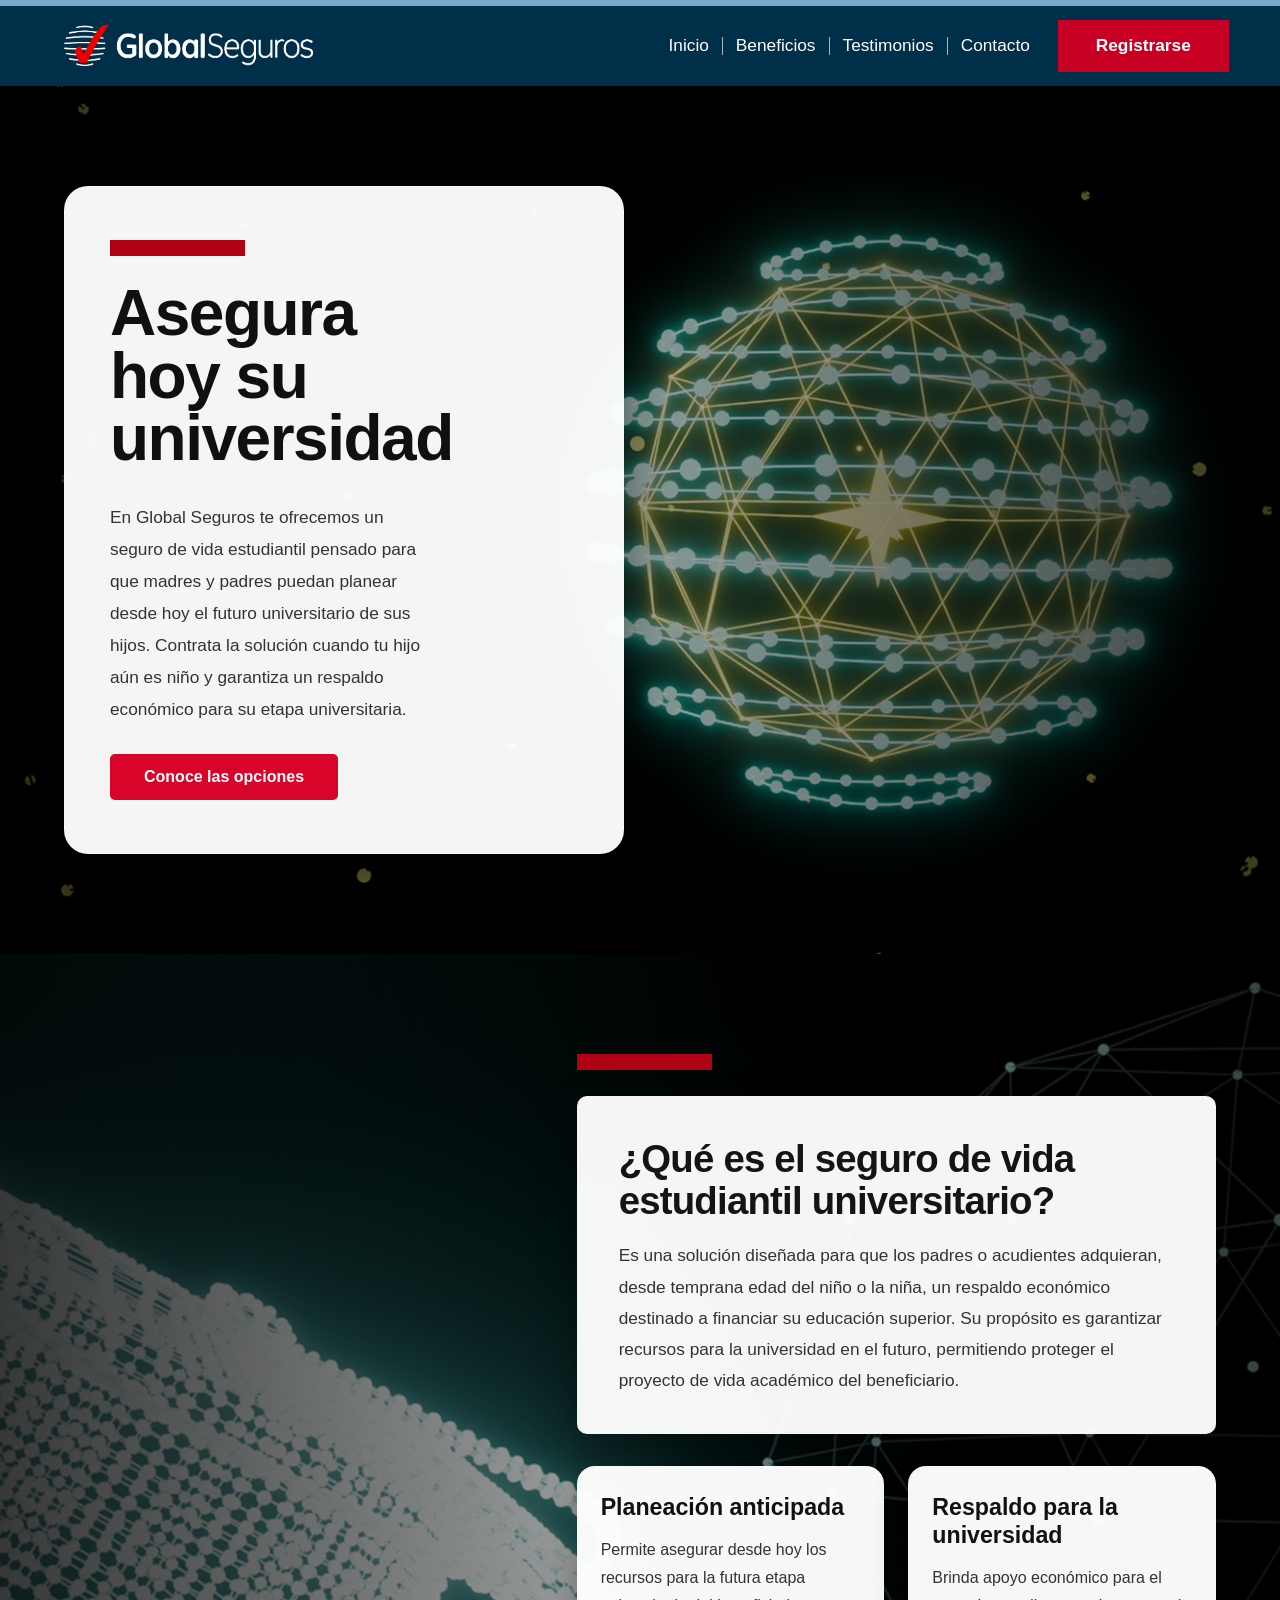
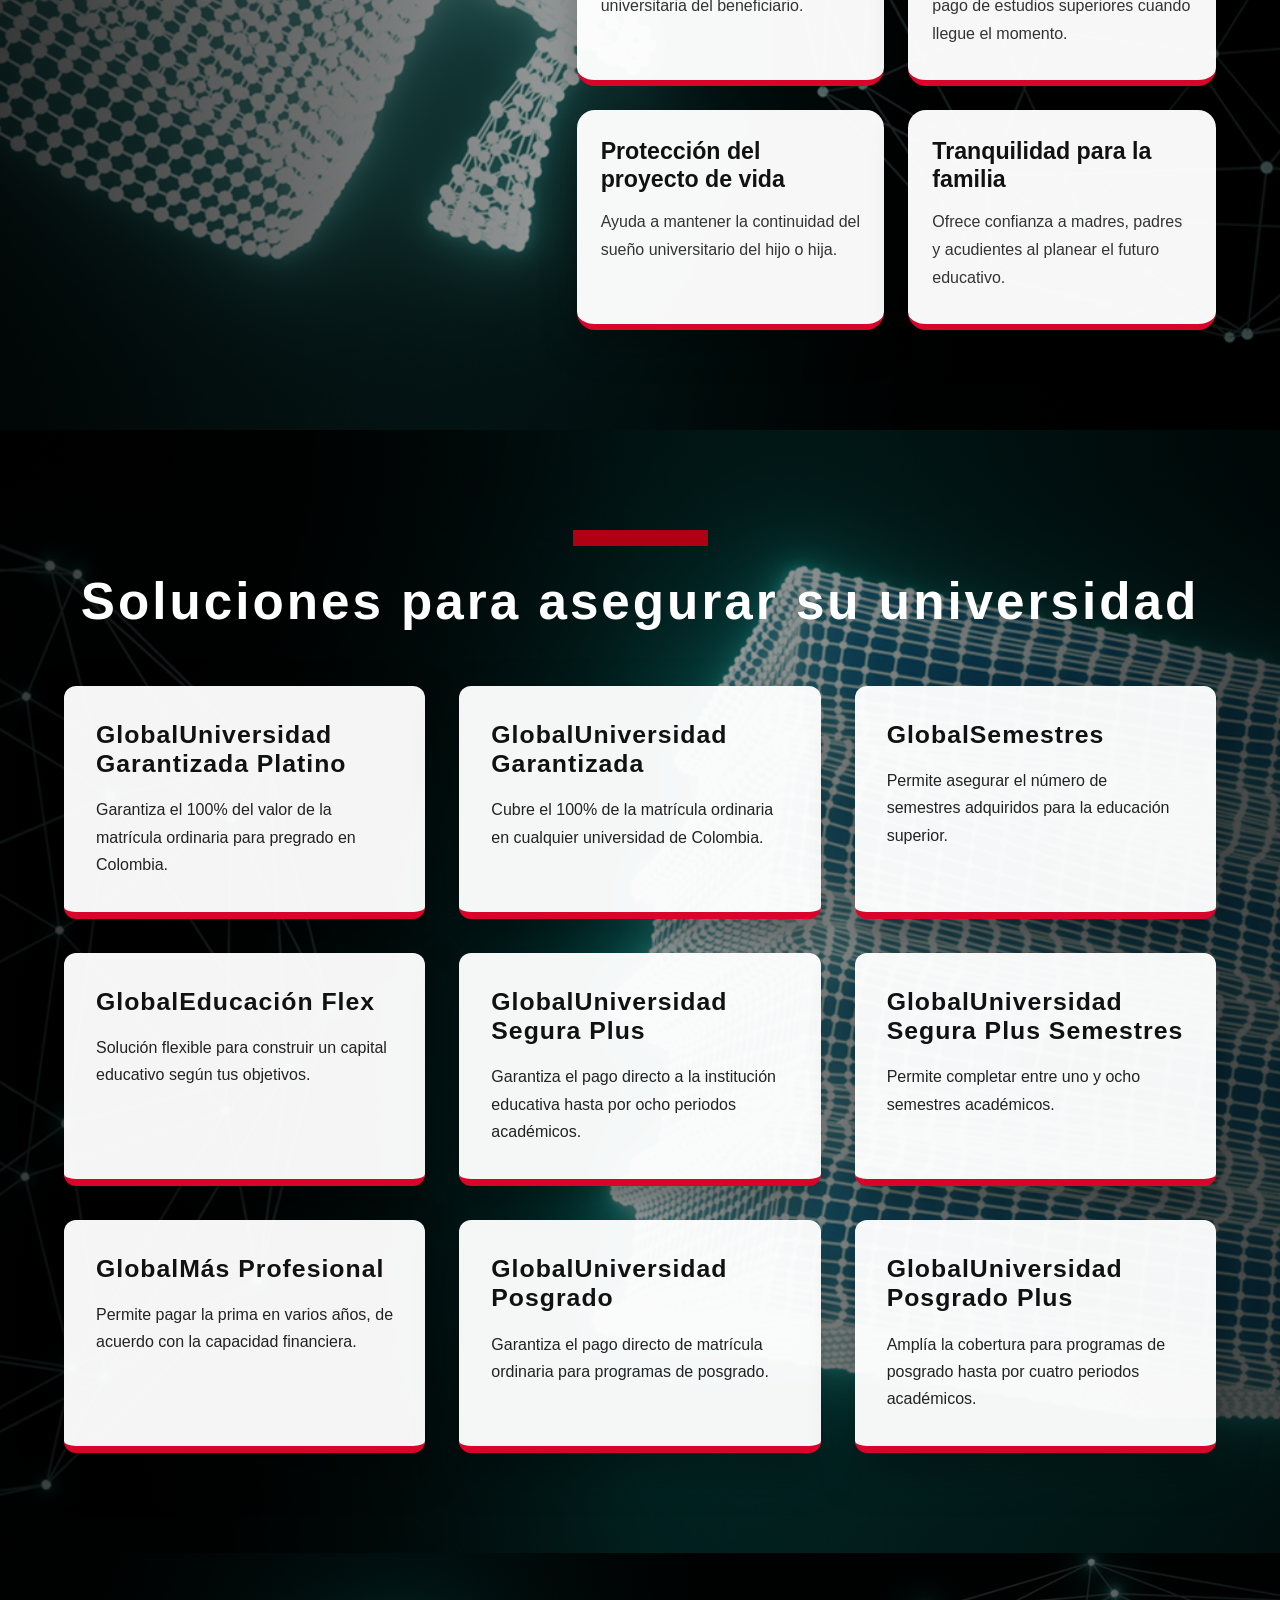
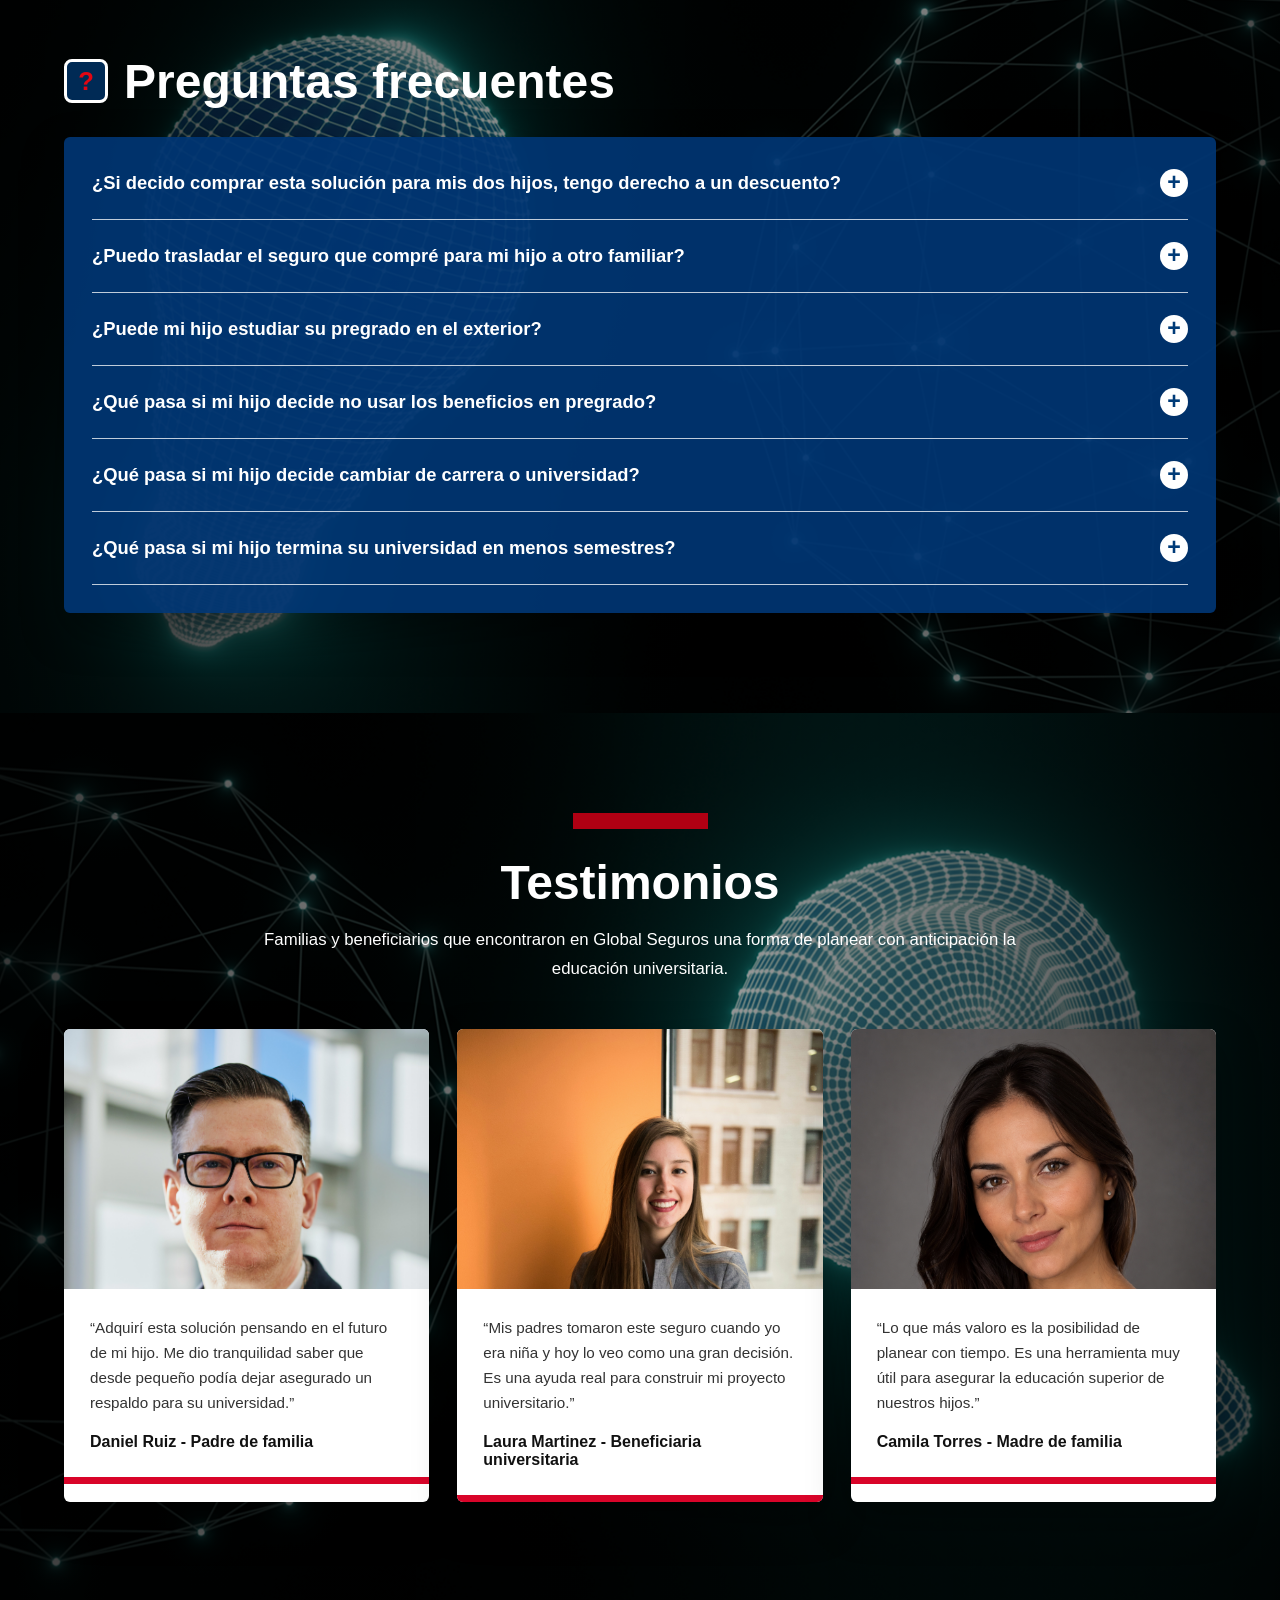
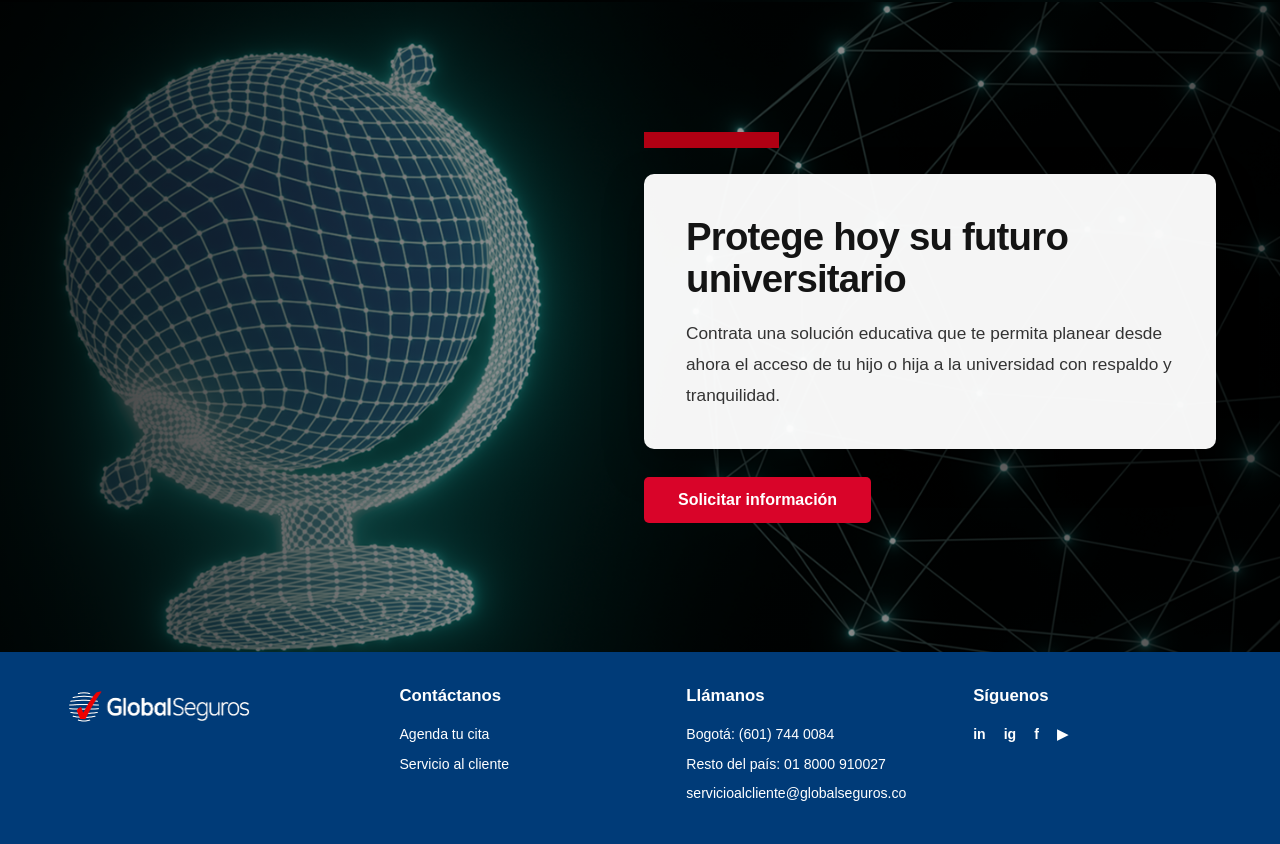
==== index.html @ e8251785 "modificaciones inicio de sesion" ====
<!DOCTYPE html>
<html lang="es">
<head>
    <meta charset="UTF-8">
    <meta name="viewport" content="width=device-width, initial-scale=1.0">
    <title>Seguro de Vida Estudiantil Universitario | Global Seguros</title>
    <link rel="stylesheet" href="styles/index.css">
</head>

<body>

    <header class="header">
        <div class="header-contenedor">

            <a href="#inicio" class="logo-link">
                <img src="Imagenes/global logo.png" alt="Global Seguros" class="logo-img">
            </a>

            <nav class="menu">
                <a href="#inicio">Inicio</a>
                <a href="#beneficios">Beneficios</a>
                <a href="#testimonios">Testimonios</a>
                <a href="#footer">Contacto</a>
                <a href="InicioS.html" class="btn-header">Registrarse</a>
            </nav>

        </div>
    </header>

    <main>

        <section class="hero fondo-seccion bg-mundo" id="inicio">
            <div class="overlay"></div>

            <div class="contenedor hero-grid">
                <div class="hero-card">
                    <div class="barra-roja"></div>

                    <h1>Asegura hoy su universidad</h1>

                    <p>
                        En Global Seguros te ofrecemos un seguro de vida estudiantil pensado para que madres y padres
                        puedan planear desde hoy el futuro universitario de sus hijos. Contrata la solución cuando tu
                        hijo aún es niño y garantiza un respaldo económico para su etapa universitaria.
                    </p>

                    <a href="#beneficios" class="btn">Conoce las opciones</a>
                </div>
            </div>
        </section>

        <section class="sobre fondo-seccion bg-birrete">
            <div class="overlay"></div>

            <div class="contenedor sobre-grid">
                <div class="espacio-visual"></div>

                <div class="sobre-info">
                    <div class="barra-roja"></div>

                    <div class="caja-blanca">
                        <h2>¿Qué es el seguro de vida estudiantil universitario?</h2>

                        <p>
                            Es una solución diseñada para que los padres o acudientes adquieran, desde temprana edad
                            del niño o la niña, un respaldo económico destinado a financiar su educación superior.
                            Su propósito es garantizar recursos para la universidad en el futuro, permitiendo proteger
                            el proyecto de vida académico del beneficiario.
                        </p>
                    </div>

                    <div class="beneficios">
                        <article class="card">
                            <h3>Planeación anticipada</h3>
                            <p>Permite asegurar desde hoy los recursos para la futura etapa universitaria del beneficiario.</p>
                        </article>

                        <article class="card">
                            <h3>Respaldo para la universidad</h3>
                            <p>Brinda apoyo económico para el pago de estudios superiores cuando llegue el momento.</p>
                        </article>

                        <article class="card">
                            <h3>Protección del proyecto de vida</h3>
                            <p>Ayuda a mantener la continuidad del sueño universitario del hijo o hija.</p>
                        </article>

                        <article class="card">
                            <h3>Tranquilidad para la familia</h3>
                            <p>Ofrece confianza a madres, padres y acudientes al planear el futuro educativo.</p>
                        </article>
                    </div>
                </div>
            </div>
        </section>

        <section class="tipos-seguro fondo-seccion bg-libros" id="beneficios">
            <div class="overlay"></div>

            <div class="contenedor">
                <div class="barra-roja centrada"></div>

                <h2 class="titulo-seccion">Soluciones para asegurar su universidad</h2>

                <div class="seguros-grid">

                    <article class="seguro-card abrir-seguro" data-seguro="platino">
                        <h3>GlobalUniversidad Garantizada Platino</h3>
                        <p>Garantiza el 100% del valor de la matrícula ordinaria para pregrado en Colombia.</p>
                    </article>

                    <article class="seguro-card abrir-seguro" data-seguro="garantizada">
                        <h3>GlobalUniversidad Garantizada</h3>
                        <p>Cubre el 100% de la matrícula ordinaria en cualquier universidad de Colombia.</p>
                    </article>

                    <article class="seguro-card abrir-seguro" data-seguro="semestres">
                        <h3>GlobalSemestres</h3>
                        <p>Permite asegurar el número de semestres adquiridos para la educación superior.</p>
                    </article>

                    <article class="seguro-card abrir-seguro" data-seguro="flex">
                        <h3>GlobalEducación Flex</h3>
                        <p>Solución flexible para construir un capital educativo según tus objetivos.</p>
                    </article>

                    <article class="seguro-card abrir-seguro" data-seguro="seguraPlus">
                        <h3>GlobalUniversidad Segura Plus</h3>
                        <p>Garantiza el pago directo a la institución educativa hasta por ocho periodos académicos.</p>
                    </article>

                    <article class="seguro-card abrir-seguro" data-seguro="seguraPlusSemestres">
                        <h3>GlobalUniversidad Segura Plus Semestres</h3>
                        <p>Permite completar entre uno y ocho semestres académicos.</p>
                    </article>

                    <article class="seguro-card abrir-seguro" data-seguro="masProfesional">
                        <h3>GlobalMás Profesional</h3>
                        <p>Permite pagar la prima en varios años, de acuerdo con la capacidad financiera.</p>
                    </article>

                    <article class="seguro-card abrir-seguro" data-seguro="posgrado">
                        <h3>GlobalUniversidad Posgrado</h3>
                        <p>Garantiza el pago directo de matrícula ordinaria para programas de posgrado.</p>
                    </article>

                    <article class="seguro-card abrir-seguro" data-seguro="posgradoPlus">
                        <h3>GlobalUniversidad Posgrado Plus</h3>
                        <p>Amplía la cobertura para programas de posgrado hasta por cuatro periodos académicos.</p>
                    </article>

                </div>
            </div>
        </section>

        <section class="preguntas-frecuentes fondo-seccion bg-bombillo" id="preguntas">
            <div class="overlay"></div>

            <div class="contenedor faq-contenedor">

                <div class="faq-titulo">
                    <span class="icono-pregunta">?</span>
                    <h2>Preguntas frecuentes</h2>
                </div>

                <div class="faq-lista">

                    <div class="faq-item">
                        <button class="faq-pregunta">
                            ¿Si decido comprar esta solución para mis dos hijos, tengo derecho a un descuento?
                            <span>+</span>
                        </button>

                        <div class="faq-respuesta">
                            <p>
                                Global Seguros no maneja descuentos. El valor de nuestras soluciones educativas
                                corresponde a la tabla de precios vigente, ya que se constituye una reserva individual
                                para cada beneficiario.
                            </p>
                        </div>
                    </div>

                    <div class="faq-item">
                        <button class="faq-pregunta">
                            ¿Puedo trasladar el seguro que compré para mi hijo a otro familiar?
                            <span>+</span>
                        </button>

                        <div class="faq-respuesta">
                            <p>
                                Sí. El plan puede trasladarse a otro beneficiario que cumpla las condiciones definidas
                                por la póliza, como ser hijo del tomador, hermano o medio hermano del beneficiario.
                            </p>
                        </div>
                    </div>

                    <div class="faq-item">
                        <button class="faq-pregunta">
                            ¿Puede mi hijo estudiar su pregrado en el exterior?
                            <span>+</span>
                        </button>

                        <div class="faq-respuesta">
                            <p>
                                Estas soluciones están diseñadas principalmente para educación superior en Colombia,
                                pero pueden contemplar mecanismos de reconocimiento económico bajo las condiciones
                                establecidas en el contrato.
                            </p>
                        </div>
                    </div>

                    <div class="faq-item">
                        <button class="faq-pregunta">
                            ¿Qué pasa si mi hijo decide no usar los beneficios en pregrado?
                            <span>+</span>
                        </button>

                        <div class="faq-respuesta">
                            <p>
                                Dependiendo del plan contratado, los beneficios pueden aprovecharse en otras etapas
                                de formación, como posgrados, de acuerdo con las condiciones del producto.
                            </p>
                        </div>
                    </div>

                    <div class="faq-item">
                        <button class="faq-pregunta">
                            ¿Qué pasa si mi hijo decide cambiar de carrera o universidad?
                            <span>+</span>
                        </button>

                        <div class="faq-respuesta">
                            <p>
                                La póliza contempla flexibilidad para ajustar el destino académico del beneficio.
                                No obstante, la cobertura reconocida por Global Seguros no excederá los límites
                                inicialmente contratados.
                            </p>
                        </div>
                    </div>

                    <div class="faq-item">
                        <button class="faq-pregunta">
                            ¿Qué pasa si mi hijo termina su universidad en menos semestres?
                            <span>+</span>
                        </button>

                        <div class="faq-respuesta">
                            <p>
                                Algunas soluciones permiten aprovechar los semestres restantes en otros niveles de
                                formación, como posgrado, de acuerdo con las condiciones del producto y del contrato.
                            </p>
                        </div>
                    </div>

                </div>
            </div>
        </section>

        <section class="testimonios fondo-seccion bg-lupa" id="testimonios">
            <div class="overlay"></div>

            <div class="contenedor">
                <div class="barra-roja centrada"></div>

                <h2>Testimonios</h2>

                <p class="intro">
                    Familias y beneficiarios que encontraron en Global Seguros una forma de planear con anticipación
                    la educación universitaria.
                </p>

                <div class="testimonios-grid">

                    <article class="testimonio">
                        <img src="Imagenes/testimonio 1.jpg" alt="Testimonio 1">

                        <div class="testimonio-texto">
                            <p>
                                “Adquirí esta solución pensando en el futuro de mi hijo. Me dio tranquilidad saber que
                                desde pequeño podía dejar asegurado un respaldo para su universidad.”
                            </p>

                            <h4>Daniel Ruiz - Padre de familia</h4>
                        </div>
                    </article>

                    <article class="testimonio">
                        <img src="Imagenes/testimonio 2.jpg" alt="Testimonio 2">

                        <div class="testimonio-texto">
                            <p>
                                “Mis padres tomaron este seguro cuando yo era niña y hoy lo veo como una gran decisión.
                                Es una ayuda real para construir mi proyecto universitario.”
                            </p>

                            <h4>Laura Martinez - Beneficiaria universitaria</h4>
                        </div>
                    </article>

                    <article class="testimonio">
                        <img src="Imagenes/testimonio 3.png" alt="Testimonio 3">

                        <div class="testimonio-texto">
                            <p>
                                “Lo que más valoro es la posibilidad de planear con tiempo. Es una herramienta muy útil
                                para asegurar la educación superior de nuestros hijos.”
                            </p>

                            <h4>Camila Torres - Madre de familia</h4>
                        </div>
                    </article>

                </div>
            </div>
        </section>

        <section class="cta fondo-seccion bg-globo">
            <div class="overlay"></div>

            <div class="contenedor cta-grid">
                <div class="espacio-visual"></div>

                <div class="cta-card">
                    <div class="barra-roja"></div>

                    <div class="caja-blanca grande">
                        <h2>Protege hoy su futuro universitario</h2>

                        <p>
                            Contrata una solución educativa que te permita planear desde ahora el acceso de tu hijo
                            o hija a la universidad con respaldo y tranquilidad.
                        </p>
                    </div>

                    <a href="#" class="btn abrir-formulario" data-tipo="Agenda tu cita">Solicitar información</a>
                </div>
            </div>
        </section>

    </main>

    <section class="modal-seguro" id="modalSeguro">
        <div class="modal-seguro-contenido">

            <button class="cerrar-seguro" type="button">×</button>

            <div class="modal-seguro-header">
                <div class="barra-roja"></div>
                <h2 id="modalTitulo"></h2>
                <p id="modalIntro"></p>
            </div>

            <div class="modal-seguro-body" id="modalContenido"></div>

            <div class="modal-seguro-links" id="modalLinks"></div>

        </div>
    </section>

    <section class="contacto-seccion modal-contacto" id="formularioContacto">
        <div class="modal-contenido">

            <button class="cerrar-formulario" type="button">×</button>

            <div class="contacto-header">
                <div class="contenedor">
                    <h2>Contáctenos</h2>
                    <p>
                        Si desea recibir más información de nuestra compañía o solicitar asesoría personalizada
                        sobre nuestras soluciones educativas, diligencie la siguiente información y nos pondremos
                        en contacto con usted lo más pronto posible.
                    </p>
                </div>
            </div>

            <div class="contenedor contacto-contenido">
                <form class="formulario-contacto">

                    <div class="form-grid">
                        <div class="campo">
                            <label for="nombres">Nombres y apellidos <span>*</span></label>
                            <input type="text" id="nombres" name="nombres" placeholder="Escribe tus nombres y apellidos" required>
                        </div>

                        <div class="campo">
                            <label for="cedula">Cédula</label>
                            <input type="text" id="cedula" name="cedula" placeholder="Escribe el número">
                        </div>

                        <div class="campo">
                            <label for="correo">Correo electrónico <span>*</span></label>
                            <input type="email" id="correo" name="correo" placeholder="Escribe tu dirección de correo" required>
                        </div>

                        <div class="campo">
                            <label for="telefono">Número de teléfono</label>
                            <input type="tel" id="telefono" name="telefono" placeholder="Escribe tu número">
                        </div>

                        <div class="campo">
                            <label for="celular">Número de celular</label>
                            <input type="tel" id="celular" name="celular" placeholder="Escribe tu número">
                        </div>

                        <div class="campo">
                            <label for="ciudad">Ciudad</label>
                            <select id="ciudad" name="ciudad">
                                <option value="">Selecciona tu ciudad</option>
                                <option value="bogota">Bogotá</option>
                                <option value="medellin">Medellín</option>
                                <option value="cali">Cali</option>
                                <option value="barranquilla">Barranquilla</option>
                                <option value="cartagena">Cartagena</option>
                                <option value="bucaramanga">Bucaramanga</option>
                                <option value="pereira">Pereira</option>
                                <option value="otra">Otra</option>
                            </select>
                        </div>

                        <div class="campo">
                            <label for="consulta">Tipo de consulta</label>
                            <select id="consulta" name="consulta">
                                <option value="">Selecciona una opción</option>
                                <option value="mayor-informacion">Mayor información</option>
                                <option value="asesoria">Solicitar asesoría</option>
                                <option value="producto">Inquietud sobre productos</option>
                                <option value="sugerencia">Sugerencias</option>
                                <option value="otro">Otro</option>
                            </select>
                        </div>

                        <div class="campo">
                            <label for="enterado">¿Cómo se enteró del producto? <span>*</span></label>
                            <select id="enterado" name="enterado" required>
                                <option value="">Selecciona una opción</option>
                                <option value="pagina-web">Página web</option>
                                <option value="redes-sociales">Redes sociales</option>
                                <option value="publicidad">Publicidad</option>
                                <option value="evento">Evento</option>
                                <option value="referido">Amigo o familiar</option>
                                <option value="otro">Otro</option>
                            </select>
                        </div>

                        <div class="campo">
                            <label for="producto">Producto</label>
                            <select id="producto" name="producto">
                                <option value="">Selecciona el que te interesa</option>
                                <option value="globaluniversidad-garantizada-platino">GlobalUniversidad Garantizada Platino</option>
                                <option value="globaluniversidad-garantizada">GlobalUniversidad Garantizada</option>
                                <option value="globalsemestres">GlobalSemestres</option>
                                <option value="globaleducacion-flex">GlobalEducación Flex</option>
                                <option value="globaluniversidad-segura-plus">GlobalUniversidad Segura Plus</option>
                                <option value="globaluniversidad-segura-plus-semestres">GlobalUniversidad Segura Plus Semestres</option>
                                <option value="globalmas-profesional">GlobalMás Profesional</option>
                                <option value="globaluniversidad-posgrado">GlobalUniversidad Posgrado</option>
                                <option value="globaluniversidad-posgrado-plus">GlobalUniversidad Posgrado Plus</option>
                            </select>
                        </div>
                    </div>

                    <div class="campo campo-completo">
                        <label for="mensaje">Sugerencias y observaciones</label>
                        <textarea id="mensaje" name="mensaje" placeholder="Escribe tus sugerencias y/o tus observaciones"></textarea>
                    </div>

                    <div class="autorizacion">
                        <input type="checkbox" id="datos" required>
                        <label for="datos">Acepto el tratamiento de datos personales.</label>
                    </div>

                    <a href="https://www.globalseguroscolombia.com/tratamiento-de-datos-personales/" target="_blank" class="politica-link">
                        Ver política de tratamiento de datos
                    </a>

                    <button type="submit" class="btn-formulario">Enviar</button>
                </form>
            </div>

        </div>
    </section>

    <footer class="footer" id="footer">
        <div class="contenedor footer-grid">

            <div class="footer-logo">
                <img src="Imagenes/global logo.png" alt="Global Seguros">
            </div>

            <div class="footer-col">
                <h3>Contáctanos</h3>
                <a href="#" class="abrir-formulario" data-tipo="Agenda tu cita">Agenda tu cita</a>
                <a href="#" class="abrir-formulario" data-tipo="Servicio al cliente">Servicio al cliente</a>
            </div>

            <div class="footer-col">
                <h3>Llámanos</h3>
                <p>Bogotá: (601) 744 0084</p>
                <p>Resto del país: 01 8000 910027</p>
                <p>
                    <a href="mailto:servicioalcliente@globalseguros.co">
                        servicioalcliente@globalseguros.co
                    </a>
                </p>
            </div>

            <div class="footer-col">
                <h3>Síguenos</h3>

                <div class="redes">
                    <a href="https://co.linkedin.com/company/globalseguroscol" target="_blank" aria-label="LinkedIn">in</a>
                    <a href="https://www.instagram.com/globalseguroscol/" target="_blank" aria-label="Instagram">ig</a>
                    <a href="https://www.facebook.com/GlobalSegurosCol/" target="_blank" aria-label="Facebook">f</a>
                    <a href="https://www.youtube.com/@globalseguros4729" target="_blank" aria-label="YouTube">▶</a>
                </div>
            </div>

        </div>
    </footer>

    <script src="index.js"></script>

</body>
</html>
---- styles/index.css ----
* {
    margin: 0;
    padding: 0;
    box-sizing: border-box;
}

html {
    scroll-behavior: smooth;
}

body {
    font-family: Arial, Helvetica, sans-serif;
    background: #020908;
    color: #ffffff;
    overflow-x: hidden;
}

body.modal-abierto,
body.modal-seguro-abierto {
    overflow: hidden;
}

.contenedor {
    width: min(1180px, 90%);
    margin: 0 auto;
    position: relative;
    z-index: 2;
}

.header {
    width: 100%;
    min-height: 86px;
    padding: 0;
    background: #002f4a;
    border-top: 6px solid #77a9c9;
    position: sticky;
    top: 0;
    z-index: 50;
    box-shadow: 0 8px 24px rgba(0, 0, 0, 0.35);
}

.header-contenedor {
    width: min(1280px, 92%);
    min-height: 80px;
    margin: 0 auto;
    display: flex;
    align-items: center;
    justify-content: space-between;
}

.logo-link {
    display: inline-flex;
    align-items: center;
    text-decoration: none;
}

.logo-img {
    width: 275px;
    max-height: 58px;
    object-fit: contain;
}

.menu {
    display: flex;
    align-items: center;
    gap: 0;
}

.menu a {
    color: #ffffff;
    text-decoration: none;
    font-size: 1.08rem;
    padding: 0 13px;
    line-height: 1;
    border-right: 1px solid rgba(255, 255, 255, 0.65);
    transition: 0.3s ease;
}

.menu a:hover {
    color: #ffd400;
}

.menu a:nth-last-child(2) {
    border-right: none;
}

.btn-header {
    margin-left: 15px;
    padding: 17px 38px !important;
    background: #c80024;
    color: #ffffff !important;
    border-right: none !important;
    font-weight: 700;
}

.btn-header:hover {
    background: #a9001e;
    color: #ffffff !important;
}

.fondo-seccion {
    position: relative;
    min-height: 680px;
    padding: 100px 0;
    display: flex;
    align-items: center;
    overflow: hidden;
    background-repeat: no-repeat;
    background-size: cover;
    background-position: center;
}

.bg-mundo {
    background-image: url("../Imagenes/mundo.png");
    background-position: center right;
}

.bg-birrete {
    background-image: url("../Imagenes/birrete.png");
    background-position: center;
}

.bg-libros {
    background-image: url("../Imagenes/libros.png");
    background-position: center;
}

.bg-bombillo {
    background-image: url("../Imagenes/bombillo.png");
    background-position: center;
}

.bg-lupa {
    background-image: url("../Imagenes/lupa.png");
    background-position: center;
}

.bg-globo {
    background-image: url("../Imagenes/mundo footer.png");
    background-position: center;
}

.overlay {
    position: absolute;
    inset: 0;
    z-index: 1;
    background: linear-gradient(
        90deg,
        rgba(0, 0, 0, 0.78),
        rgba(0, 0, 0, 0.35),
        rgba(0, 0, 0, 0.72)
    );
}

.barra-roja {
    width: 135px;
    height: 16px;
    background: #b00013;
    margin-bottom: 26px;
}

.barra-roja.centrada {
    margin-left: auto;
    margin-right: auto;
}

.btn {
    display: inline-block;
    padding: 14px 34px;
    background: #d90429;
    color: #ffffff;
    text-decoration: none;
    font-weight: 800;
    border-radius: 5px;
    transition: 0.3s ease;
}

.btn:hover {
    background: #a80018;
    transform: translateY(-3px);
}

.caja-blanca {
    background: rgba(255, 255, 255, 0.96);
    color: #111111;
    padding: 42px 42px 38px;
    border-radius: 10px;
    box-shadow: 0 16px 38px rgba(0, 0, 0, 0.35);
}

.caja-blanca h2 {
    font-size: clamp(2rem, 3vw, 3.2rem);
    line-height: 1.1;
    margin-bottom: 18px;
    color: #141414;
    letter-spacing: -0.8px;
}

.caja-blanca p {
    font-size: 1.08rem;
    line-height: 1.8;
    color: #333333;
}

.hero {
    min-height: 720px;
}

.hero-grid {
    display: grid;
    grid-template-columns: minmax(420px, 560px) 1fr;
    align-items: center;
    gap: 80px;
}

.hero-card {
    background: rgba(255, 255, 255, 0.96);
    color: #111111;
    padding: 54px 46px;
    border-radius: 24px;
    min-height: 430px;
    box-shadow: 0 22px 55px rgba(0, 0, 0, 0.45);
}

.hero-card h1 {
    font-size: clamp(3.1rem, 5vw, 5rem);
    line-height: 0.98;
    letter-spacing: -1.5px;
    font-weight: 900;
    margin-bottom: 32px;
    color: #101010;
    max-width: 10ch;
}

.hero-card p {
    font-size: 1.08rem;
    line-height: 1.85;
    color: #333333;
    margin-bottom: 28px;
    max-width: 34ch;
}

.sobre-grid {
    display: grid;
    grid-template-columns: 0.9fr 1.3fr;
    gap: 70px;
    align-items: center;
}

.espacio-visual {
    min-height: 320px;
}

.sobre-info {
    position: relative;
    z-index: 2;
}

.beneficios {
    display: grid;
    grid-template-columns: repeat(2, minmax(220px, 1fr));
    gap: 24px;
    margin-top: 32px;
}

.card {
    background: rgba(255, 255, 255, 0.97);
    color: #111111;
    padding: 28px 24px;
    border-radius: 18px;
    min-height: 220px;
    box-shadow: 0 16px 36px rgba(0, 0, 0, 0.28);
    border-bottom: 6px solid #d90429;
}

.card h3 {
    font-size: 1.45rem;
    line-height: 1.2;
    font-weight: 900;
    margin-bottom: 14px;
    color: #111111;
}

.card p {
    font-size: 1rem;
    line-height: 1.75;
    color: #333333;
}

.tipos-seguro {
    min-height: 760px;
}

.titulo-seccion {
    text-align: center;
    font-size: clamp(2.3rem, 4vw, 3.6rem);
    margin-bottom: 55px;
    color: #ffffff;
    letter-spacing: 3px;
    font-weight: 900;
}

.seguros-grid {
    display: grid;
    grid-template-columns: repeat(3, 1fr);
    gap: 34px;
}

.seguro-card {
    min-height: 190px;
    background: rgba(255, 255, 255, 0.96);
    color: #111111;
    padding: 34px 32px;
    border-radius: 12px;
    border-bottom: 7px solid #d90429;
    box-shadow: 0 18px 42px rgba(0, 0, 0, 0.35);
    cursor: pointer;
    display: flex;
    flex-direction: column;
    justify-content: flex-start;
    transition: 0.3s ease;
}

.seguro-card:hover {
    transform: translateY(-8px);
    background: #ffffff;
    box-shadow: 0 24px 55px rgba(0, 0, 0, 0.48);
}

.seguro-card h3 {
    font-size: 1.55rem;
    line-height: 1.18;
    font-weight: 900;
    color: #111111;
    margin-bottom: 18px;
    letter-spacing: 1px;
}

.seguro-card p {
    font-size: 1rem;
    line-height: 1.7;
    color: #222222;
}

.modal-seguro {
    display: none;
    position: fixed;
    inset: 0;
    z-index: 220;
    background: rgba(0, 15, 30, 0.86);
    padding: 40px 0;
    overflow-y: auto;
}

.modal-seguro.activo {
    display: block;
}

.modal-seguro-contenido {
    width: min(980px, 92%);
    margin: 0 auto;
    background: #ffffff;
    color: #111111;
    border-radius: 18px;
    position: relative;
    overflow: hidden;
    box-shadow: 0 30px 85px rgba(0, 0, 0, 0.55);
}

.cerrar-seguro {
    position: absolute;
    top: 18px;
    right: 22px;
    z-index: 5;
    width: 42px;
    height: 42px;
    border: none;
    border-radius: 50%;
    background: #d90429;
    color: #ffffff;
    font-size: 2rem;
    line-height: 1;
    cursor: pointer;
    font-weight: 700;
}

.cerrar-seguro:hover {
    background: #a80018;
}

.modal-seguro-header {
    padding: 44px 48px 28px;
    background: #f5f7fb;
    border-bottom: 1px solid #dfe7f1;
}

.modal-seguro-header h2 {
    font-size: clamp(2rem, 4vw, 3rem);
    line-height: 1.05;
    color: #111111;
    margin-bottom: 18px;
    font-weight: 900;
}

.modal-seguro-header p {
    color: #333333;
    font-size: 1.08rem;
    line-height: 1.7;
}

.modal-seguro-body {
    padding: 36px 48px 18px;
    display: grid;
    grid-template-columns: 1fr;
    gap: 18px;
}

.modal-bloque {
    border-bottom: 1px solid #dfe7f1;
    padding-bottom: 18px;
}

.modal-bloque h4 {
    color: #003b78;
    font-size: 1.1rem;
    margin-bottom: 8px;
    font-weight: 900;
}

.modal-bloque p {
    color: #222222;
    font-size: 1rem;
    line-height: 1.7;
}

.modal-seguro-links {
    padding: 10px 48px 44px;
    display: flex;
    flex-wrap: wrap;
    gap: 14px;
}

.modal-seguro-links a {
    display: inline-block;
    background: #ffd400;
    color: #001b38;
    text-decoration: none;
    padding: 14px 22px;
    border-radius: 6px;
    font-weight: 900;
    transition: 0.3s ease;
}

.modal-seguro-links a:hover {
    background: #e6bd00;
    transform: translateY(-3px);
}

.preguntas-frecuentes {
    min-height: 760px;
    background-color: #003b78;
}

.faq-contenedor {
    max-width: 1180px;
}

.faq-titulo {
    display: flex;
    align-items: center;
    gap: 16px;
    margin-bottom: 28px;
}

.faq-titulo h2 {
    font-size: clamp(2rem, 4vw, 3rem);
    color: #ffffff;
}

.icono-pregunta {
    width: 44px;
    height: 44px;
    border: 3px solid #ffffff;
    border-radius: 8px;
    color: #e30613;
    background: rgba(0, 59, 120, 0.7);
    display: flex;
    align-items: center;
    justify-content: center;
    font-size: 1.6rem;
    font-weight: 900;
}

.faq-lista {
    background: rgba(0, 54, 115, 0.92);
    padding: 10px 28px 28px;
    border-radius: 6px;
    box-shadow: 0 18px 42px rgba(0, 0, 0, 0.35);
}

.faq-item {
    border-bottom: 1px solid rgba(255, 255, 255, 0.75);
}

.faq-pregunta {
    width: 100%;
    background: transparent;
    border: none;
    padding: 22px 0;
    color: #ffffff;
    font-size: 1.15rem;
    font-weight: 600;
    text-align: left;
    cursor: pointer;
    display: flex;
    justify-content: space-between;
    align-items: center;
    gap: 24px;
}

.faq-pregunta span {
    min-width: 28px;
    height: 28px;
    background: #ffffff;
    color: #003b78;
    border-radius: 50%;
    font-size: 1.45rem;
    font-weight: 900;
    display: flex;
    align-items: center;
    justify-content: center;
}

.faq-item.activo .faq-pregunta {
    color: #ffd400;
}

.faq-item.activo .faq-pregunta span {
    background: #ffd400;
    color: #003b78;
}

.faq-respuesta {
    max-height: 0;
    overflow: hidden;
    transition: max-height 0.35s ease;
}

.faq-respuesta p {
    padding: 0 0 26px;
    color: #ffffff;
    font-size: 1rem;
    line-height: 1.7;
    font-weight: 600;
}

.testimonios {
    text-align: center;
    min-height: 720px;
}

.testimonios h2 {
    font-size: clamp(2rem, 4vw, 3rem);
    margin-bottom: 16px;
}

.intro {
    max-width: 780px;
    margin: 0 auto 46px;
    font-size: 1.05rem;
    line-height: 1.7;
}

.testimonios-grid {
    display: grid;
    grid-template-columns: repeat(3, 1fr);
    gap: 28px;
}

.testimonio {
    text-align: left;
    background: #ffffff;
    color: #111111;
    box-shadow: 0 18px 42px rgba(0, 0, 0, 0.38);
    border-radius: 6px;
    overflow: hidden;
}

.testimonio img {
    width: 100%;
    height: 260px;
    object-fit: cover;
    object-position: center top;
    display: block;
}

.testimonio-texto {
    padding: 26px;
    border-bottom: 7px solid #d90429;
}

.testimonio-texto p {
    font-size: 0.95rem;
    line-height: 1.65;
    color: #333333;
}

.testimonio-texto h4 {
    margin-top: 18px;
    font-size: 1rem;
    color: #111111;
}

.cta {
    min-height: 650px;
}

.cta-grid {
    display: grid;
    grid-template-columns: 1fr 1.1fr;
    align-items: center;
    gap: 60px;
}

.cta-card {
    position: relative;
    z-index: 3;
}

.cta .btn {
    margin-top: 28px;
}

.modal-contacto {
    display: none;
    position: fixed;
    inset: 0;
    z-index: 200;
    background: rgba(0, 15, 30, 0.82);
    padding: 40px 0;
    overflow-y: auto;
}

.modal-contacto.activo {
    display: block;
}

.modal-contenido {
    width: min(1180px, 92%);
    margin: 0 auto;
    position: relative;
    background: #f4f7fb;
    border-radius: 18px;
    overflow: hidden;
    box-shadow: 0 30px 80px rgba(0, 0, 0, 0.45);
}

.cerrar-formulario {
    position: absolute;
    top: 18px;
    right: 22px;
    z-index: 10;
    width: 42px;
    height: 42px;
    border: none;
    border-radius: 50%;
    background: #d90429;
    color: #ffffff;
    font-size: 2rem;
    line-height: 1;
    cursor: pointer;
    font-weight: 700;
}

.contacto-header {
    background: #eef3f8;
    padding: 58px 0 46px;
    text-align: center;
}

.contacto-header h2 {
    color: #003b78;
    font-size: clamp(2.2rem, 4vw, 3.4rem);
    line-height: 1;
    margin-bottom: 22px;
    font-weight: 900;
}

.contacto-header p {
    max-width: 1120px;
    margin: 0 auto;
    color: #002b5c;
    font-size: 1.12rem;
    line-height: 1.7;
    font-weight: 600;
}

.contacto-contenido {
    padding: 70px 0;
}

.formulario-contacto {
    background: rgba(255, 255, 255, 0.97);
    border-radius: 18px;
    padding: 42px;
    box-shadow: 0 20px 50px rgba(0, 47, 74, 0.18);
    border-top: 8px solid #d90429;
}

.form-grid {
    display: grid;
    grid-template-columns: repeat(2, 1fr);
    gap: 22px 28px;
}

.campo {
    display: flex;
    flex-direction: column;
}

.campo label {
    color: #002b5c;
    font-size: 1rem;
    margin-bottom: 8px;
    font-weight: 600;
}

.campo label span {
    color: #d90429;
}

.campo input,
.campo select,
.campo textarea {
    width: 100%;
    min-height: 48px;
    border: 1px solid #d8e0ea;
    background: #ffffff;
    padding: 12px 15px;
    font-size: 1rem;
    color: #1d1d1d;
    outline: none;
}

.campo textarea {
    min-height: 125px;
    resize: vertical;
}

.campo-completo {
    margin-top: 22px;
}

.autorizacion {
    display: flex;
    align-items: center;
    gap: 10px;
    margin-top: 22px;
    color: #002b5c;
}

.politica-link {
    display: inline-block;
    margin-top: 12px;
    color: #003b78;
    text-decoration: none;
    font-weight: 700;
}

.btn-formulario {
    margin-top: 24px;
    width: 290px;
    max-width: 100%;
    border: none;
    background: #ffd400;
    color: #001b38;
    padding: 16px 24px;
    font-size: 1rem;
    font-weight: 900;
    border-radius: 6px;
    cursor: pointer;
}

.footer {
    background: #003b78;
    padding: 34px 0;
    color: #ffffff;
}

.footer-grid {
    display: grid;
    grid-template-columns: 1.2fr 1fr 1fr 1fr;
    gap: 44px;
}

.footer-logo img {
    width: 190px;
    max-height: 55px;
    object-fit: contain;
}

.footer-col h3 {
    font-size: 1.05rem;
    margin-bottom: 16px;
    font-weight: 900;
}

.footer-col p,
.footer-col a {
    display: block;
    color: #ffffff;
    text-decoration: none;
    font-size: 0.88rem;
    line-height: 1.8;
    margin-bottom: 4px;
}

.footer-col a:hover {
    color: #ffd400;
}

.redes {
    display: flex;
    gap: 18px;
    align-items: center;
}

.redes a {
    color: #ffffff;
    font-weight: 900;
    text-decoration: none;
}

@media (max-width: 992px) {
    .header-contenedor {
        flex-direction: column;
        gap: 18px;
        padding: 18px 0;
    }

    .logo-img {
        width: 230px;
    }

    .menu {
        flex-wrap: wrap;
        justify-content: center;
        gap: 12px;
    }

    .menu a {
        border-right: none;
        padding: 8px 6px;
    }

    .btn-header {
        margin-left: 0;
        padding: 12px 28px !important;
    }

    .fondo-seccion {
        min-height: auto;
        padding: 80px 0;
    }

    .hero-grid,
    .sobre-grid,
    .cta-grid {
        grid-template-columns: 1fr;
        gap: 45px;
    }

    .espacio-visual {
        display: none;
    }

    .beneficios {
        grid-template-columns: repeat(2, 1fr);
    }

    .seguros-grid {
        grid-template-columns: repeat(2, 1fr);
    }

    .testimonios-grid {
        grid-template-columns: 1fr;
        max-width: 540px;
        margin: 0 auto;
    }

    .form-grid {
        grid-template-columns: 1fr;
    }

    .footer-grid {
        grid-template-columns: 1fr 1fr;
    }
}

@media (max-width: 600px) {
    .header {
        position: relative;
    }

    .logo-img {
        width: 210px;
    }

    .menu {
        gap: 8px;
    }

    .menu a {
        font-size: 0.9rem;
    }

    .btn-header {
        width: 100%;
        text-align: center;
        margin-top: 8px;
    }

    .contenedor {
        width: 88%;
    }

    .fondo-seccion {
        padding: 65px 0;
        background-position: center;
    }

    .overlay {
        background: rgba(0, 0, 0, 0.70);
    }

    .hero-card {
        padding: 32px 24px;
        min-height: auto;
        border-radius: 18px;
    }

    .hero-card h1 {
        font-size: 2.45rem;
        max-width: 100%;
    }

    .caja-blanca {
        padding: 26px 22px;
    }

    .beneficios,
    .seguros-grid {
        grid-template-columns: 1fr;
    }

    .seguro-card {
        min-height: auto;
        padding: 28px 24px;
    }

    .seguro-card h3 {
        font-size: 1.35rem;
    }

    .modal-seguro,
    .modal-contacto {
        padding: 20px 0;
    }

    .modal-seguro-contenido,
    .modal-contenido {
        width: 94%;
        border-radius: 14px;
    }

    .modal-seguro-header {
        padding: 38px 24px 24px;
    }

    .modal-seguro-body {
        padding: 30px 24px 12px;
    }

    .modal-seguro-links {
        padding: 10px 24px 36px;
    }

    .contacto-header {
        padding: 42px 0 34px;
    }

    .contacto-header p {
        font-size: 0.98rem;
    }

    .contacto-contenido {
        padding: 48px 0;
    }

    .formulario-contacto {
        padding: 28px 20px;
    }

    .footer {
        text-align: center;
    }

    .footer-grid {
        grid-template-columns: 1fr;
        gap: 28px;
    }

    .footer-logo img {
        margin: 0 auto;
    }

    .redes {
        justify-content: center;
    }
}
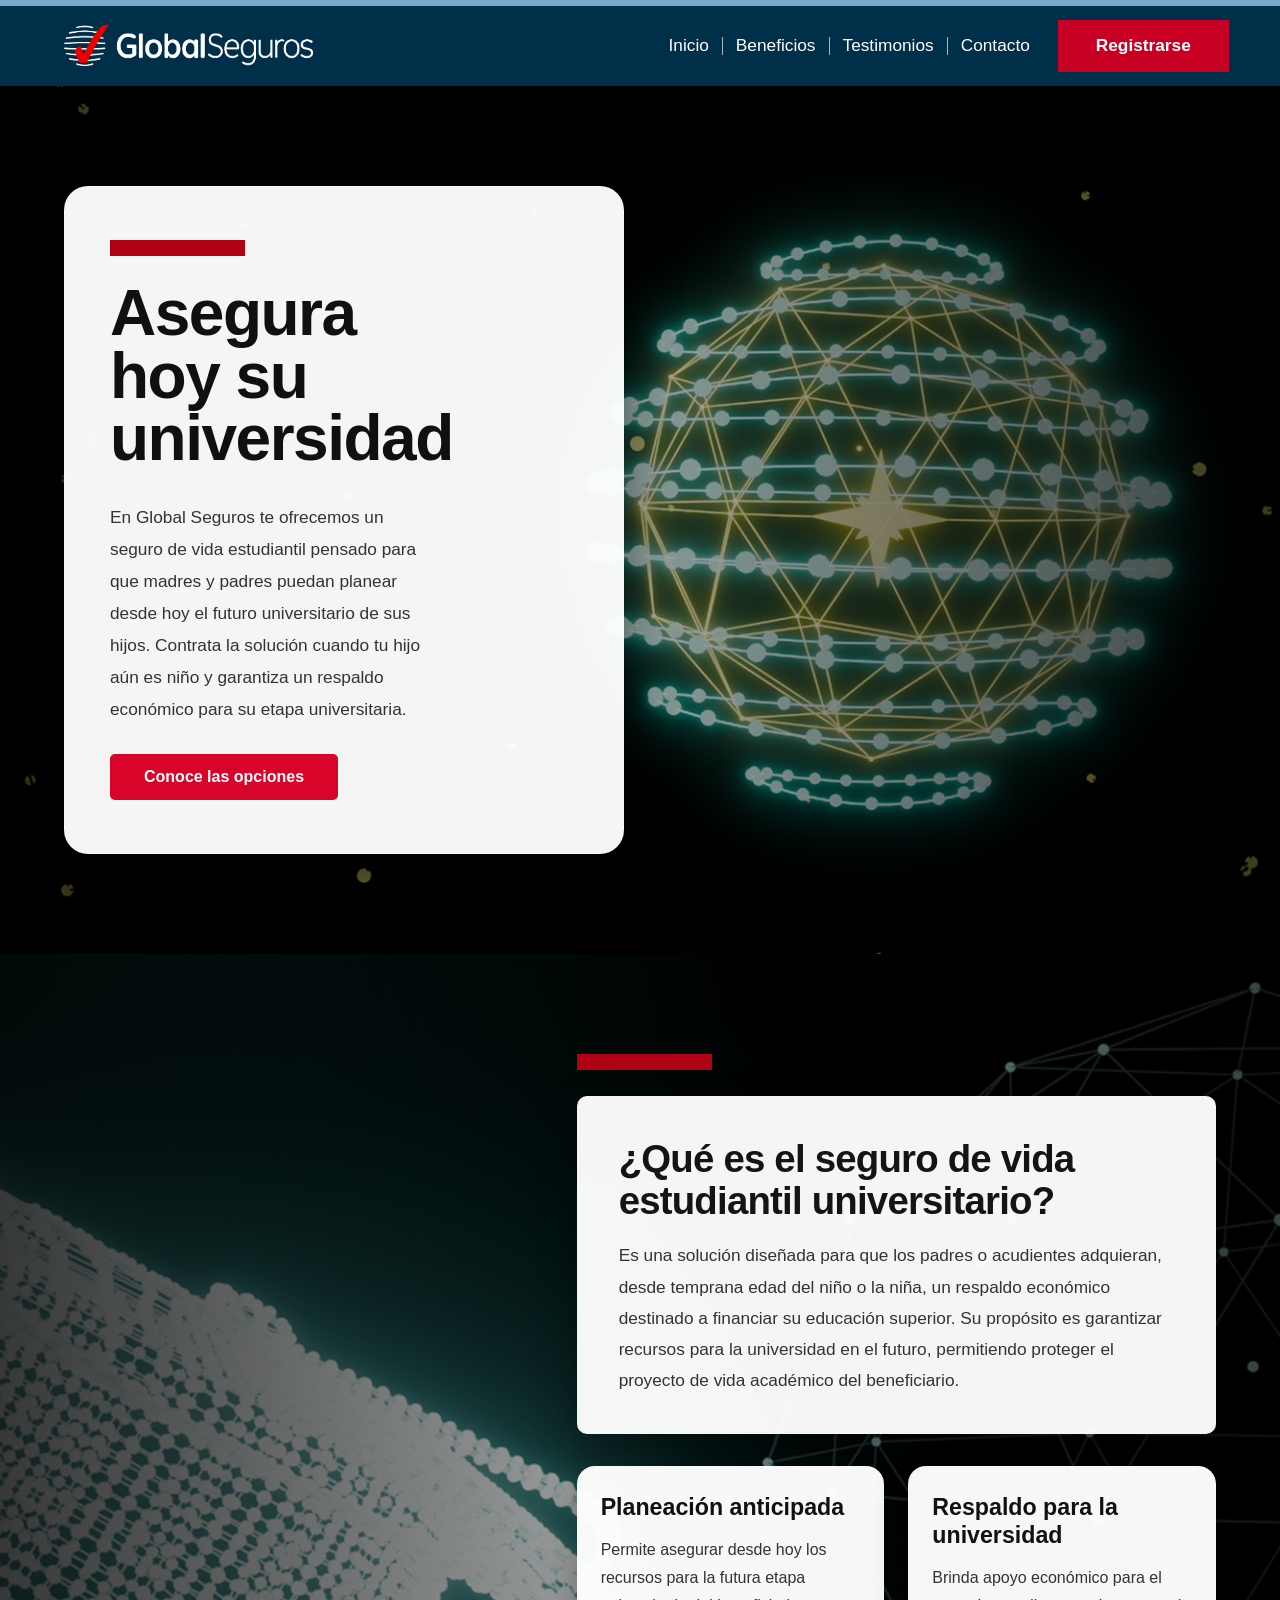
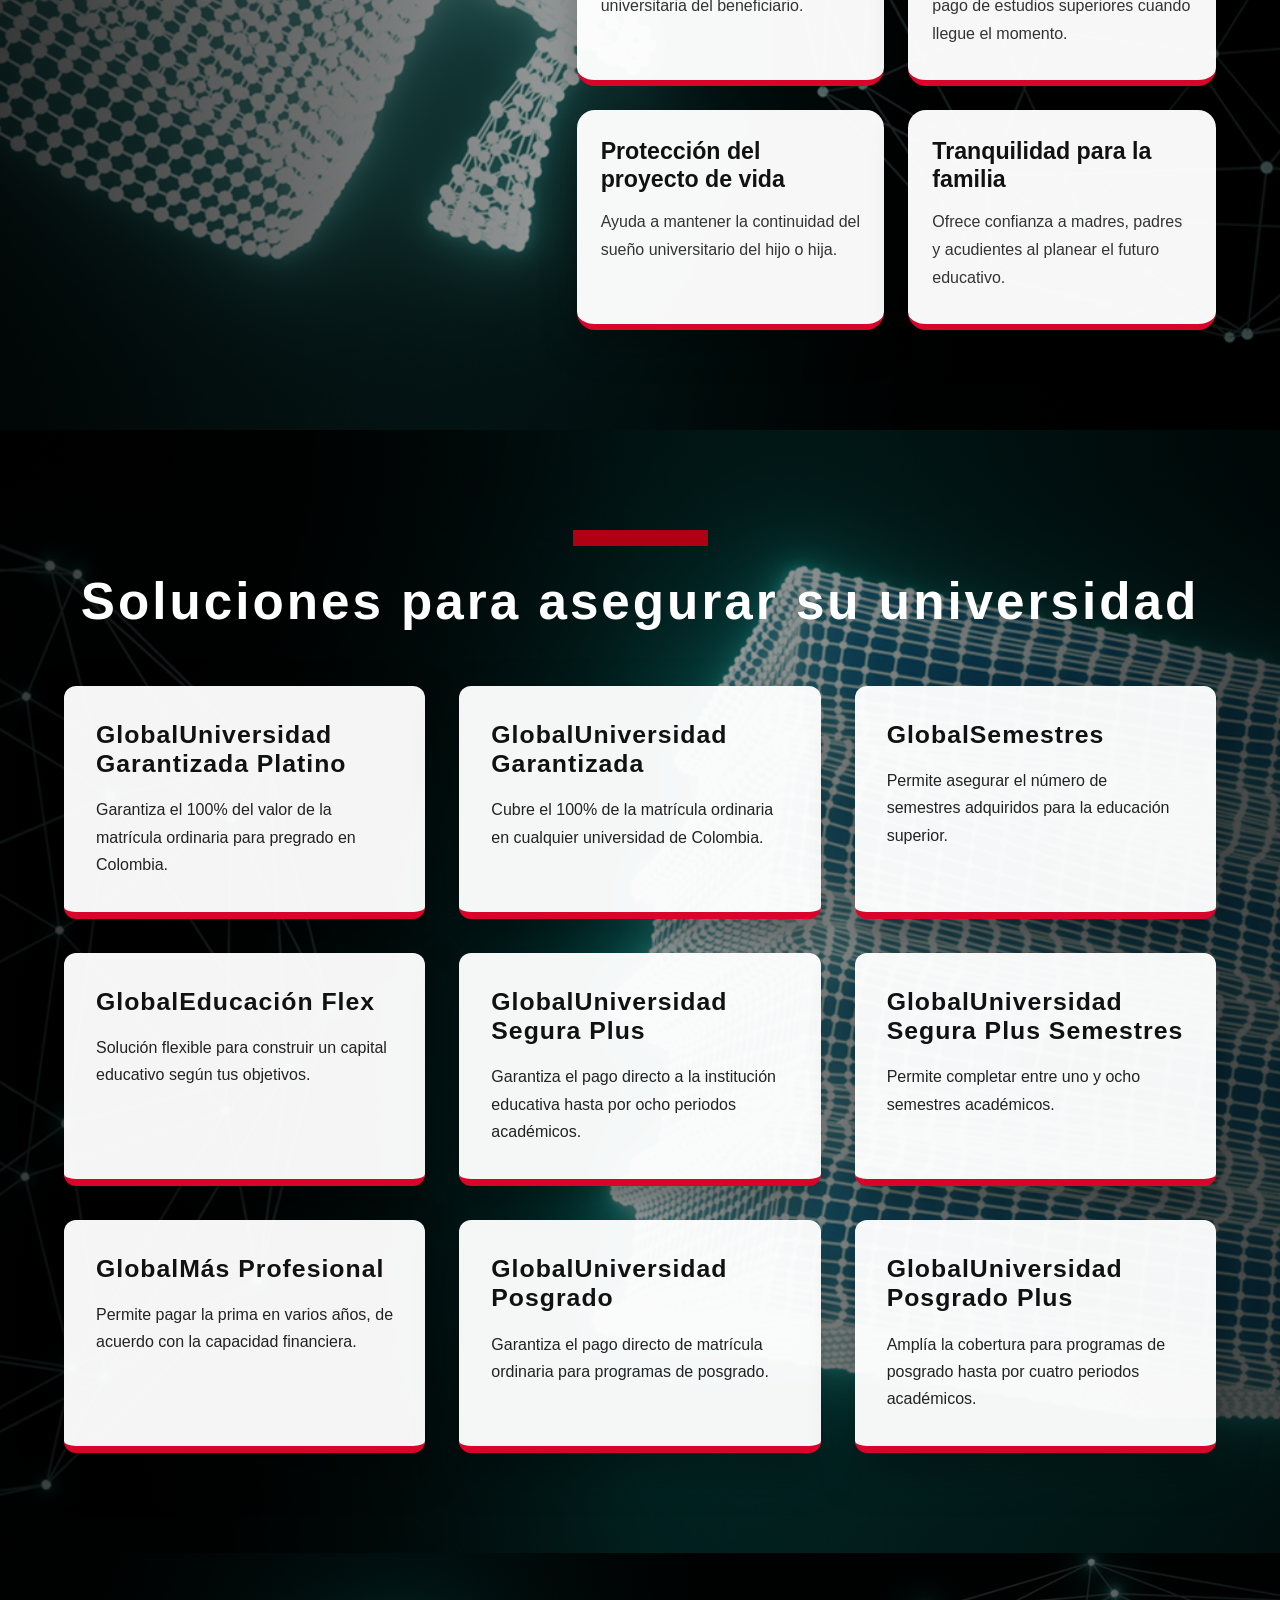
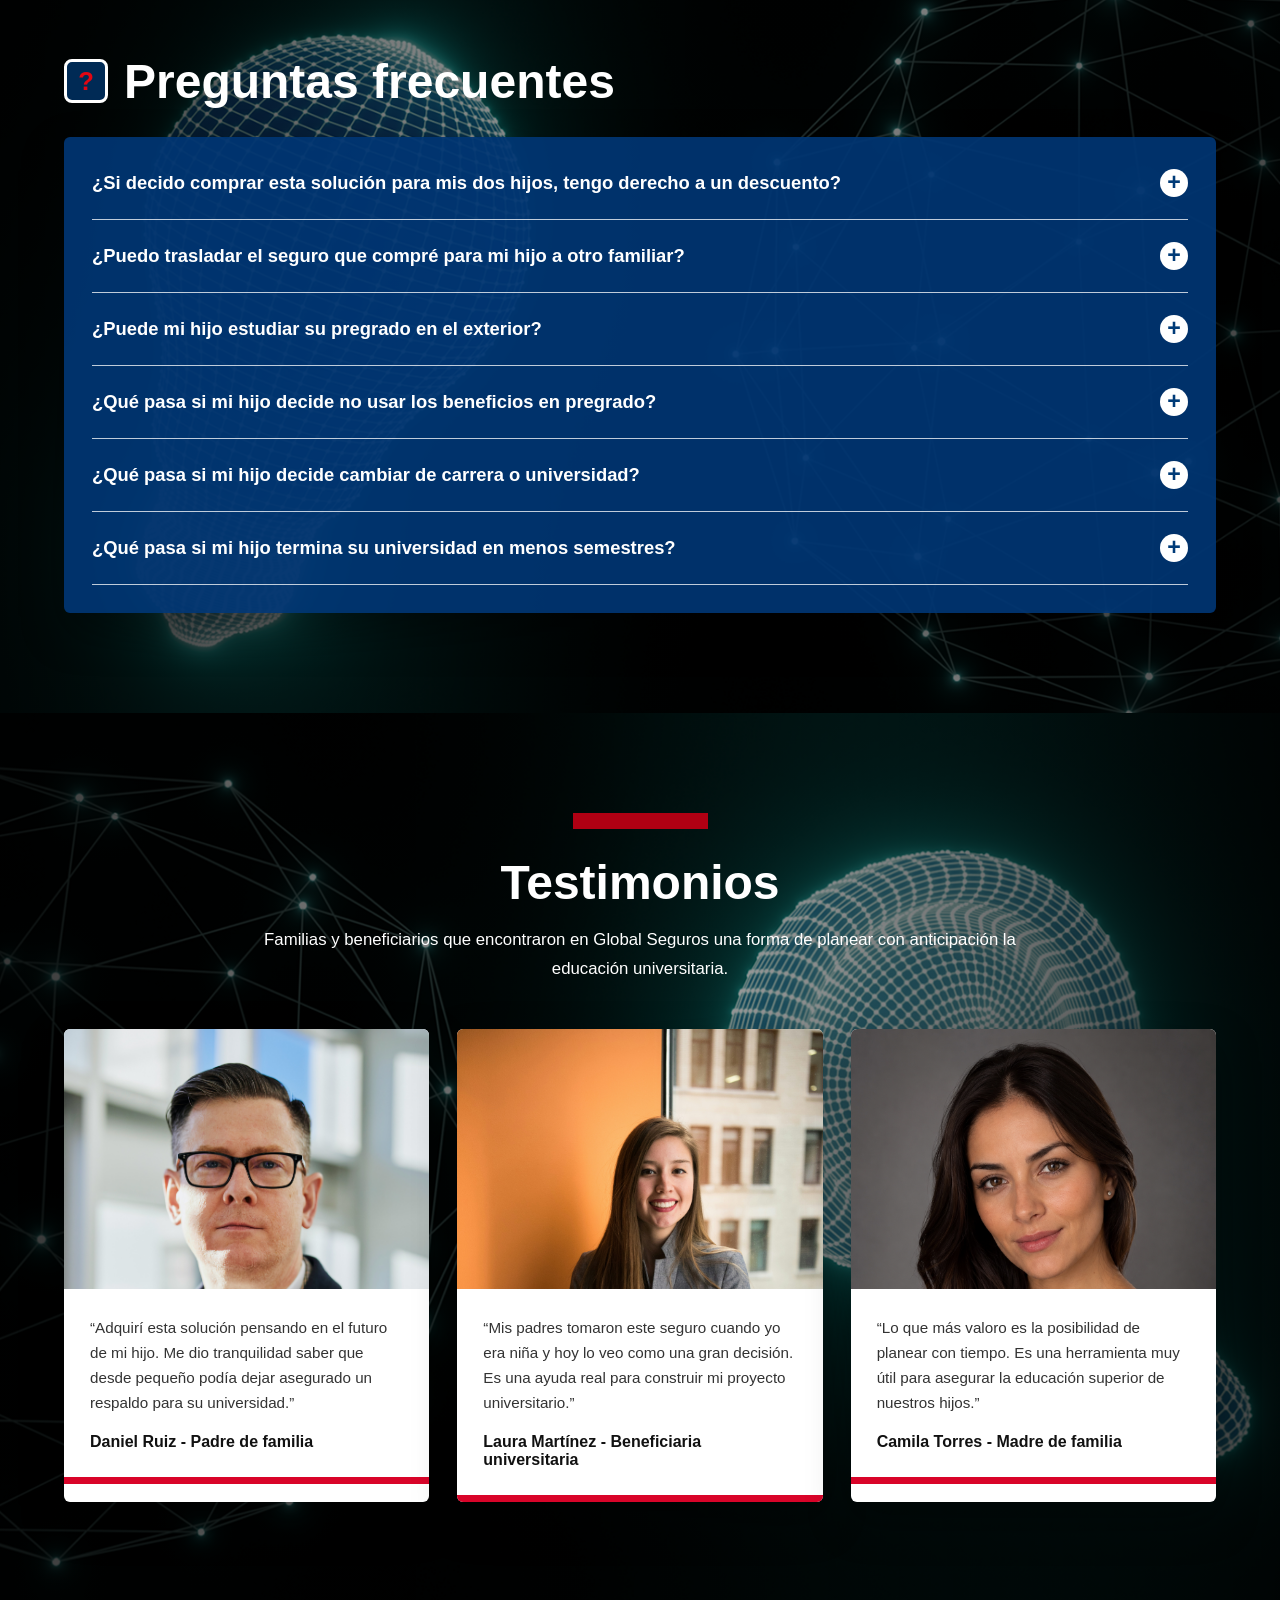
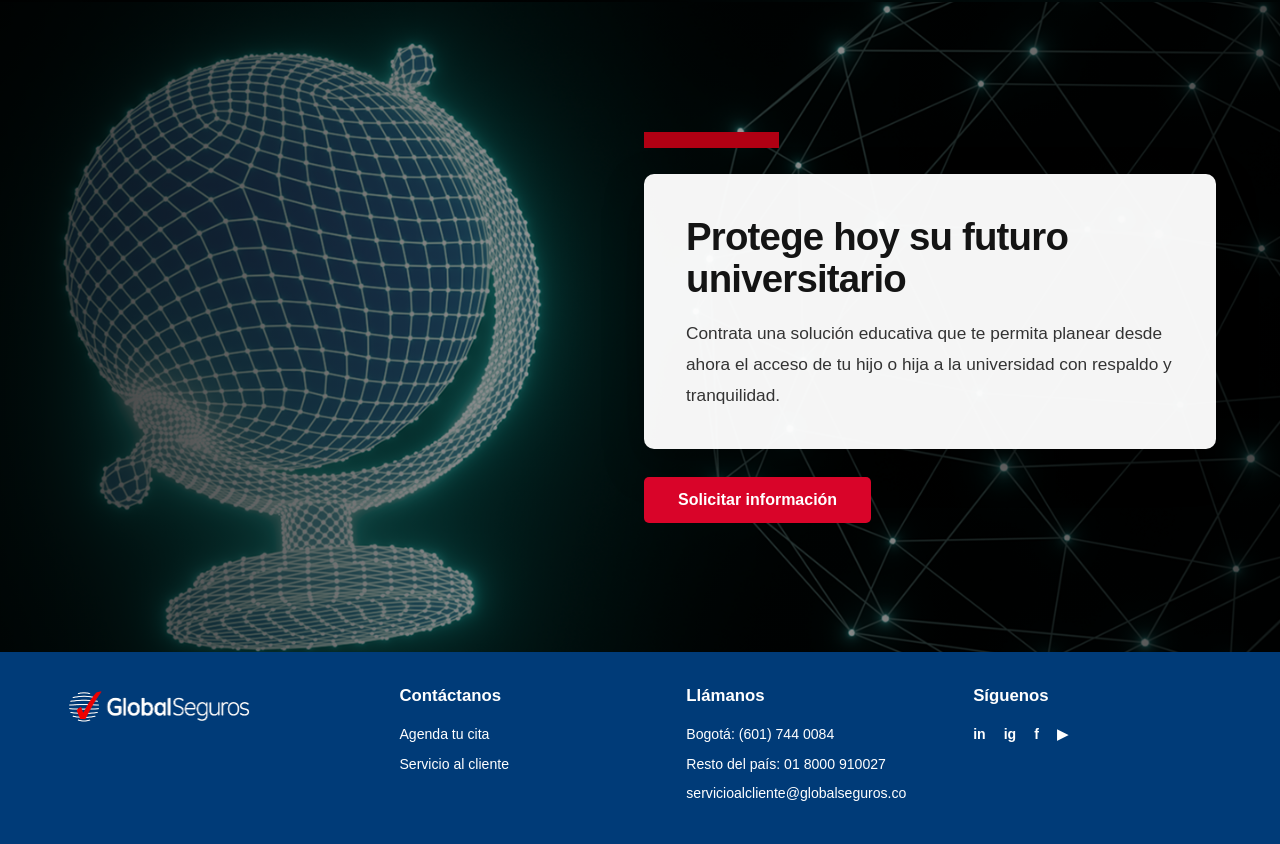
==== commit 3e126213: "modificaciones 5" ====
--- a/index.html
+++ b/index.html
@@ -293,7 +293,7 @@
                                 Es una ayuda real para construir mi proyecto universitario.”
                             </p>
 
-                            <h4>Laura Martinez - Beneficiaria universitaria</h4>
+                            <h4>Laura Martínez - Beneficiaria universitaria</h4>
                         </div>
                     </article>
 
@@ -374,37 +374,78 @@
             </div>
 
             <div class="contenedor contacto-contenido">
-                <form class="formulario-contacto">
+
+                <form class="formulario-contacto" id="formularioContactoValidado">
 
                     <div class="form-grid">
+
                         <div class="campo">
                             <label for="nombres">Nombres y apellidos <span>*</span></label>
-                            <input type="text" id="nombres" name="nombres" placeholder="Escribe tus nombres y apellidos" required>
-                        </div>
-
-                        <div class="campo">
-                            <label for="cedula">Cédula</label>
-                            <input type="text" id="cedula" name="cedula" placeholder="Escribe el número">
-                        </div>
-
-                        <div class="campo">
-                            <label for="correo">Correo electrónico <span>*</span></label>
-                            <input type="email" id="correo" name="correo" placeholder="Escribe tu dirección de correo" required>
+                            <input 
+                                type="text" 
+                                id="nombres" 
+                                name="nombres" 
+                                maxlength="40"
+                                placeholder="Escribe tus nombres y apellidos" 
+                                required
+                            >
+                            <small id="errorNombres"></small>
+                        </div>
+
+                        <div class="campo">
+                            <label for="cedula">Cédula <span>*</span></label>
+                            <input 
+                                type="text" 
+                                id="cedula" 
+                                name="cedula" 
+                                maxlength="10"
+                                placeholder="Escribe el número" 
+                                required
+                            >
+                            <small id="errorCedula"></small>
+                        </div>
+
+                        <div class="campo">
+                            <label for="correoContacto">Correo electrónico <span>*</span></label>
+                            <input 
+                                type="email" 
+                                id="correoContacto" 
+                                name="correoContacto" 
+                                maxlength="50"
+                                placeholder="Escribe tu dirección de correo" 
+                                required
+                            >
+                            <small id="errorCorreoContacto"></small>
                         </div>
 
                         <div class="campo">
                             <label for="telefono">Número de teléfono</label>
-                            <input type="tel" id="telefono" name="telefono" placeholder="Escribe tu número">
-                        </div>
-
-                        <div class="campo">
-                            <label for="celular">Número de celular</label>
-                            <input type="tel" id="celular" name="celular" placeholder="Escribe tu número">
-                        </div>
-
-                        <div class="campo">
-                            <label for="ciudad">Ciudad</label>
-                            <select id="ciudad" name="ciudad">
+                            <input 
+                                type="tel" 
+                                id="telefono" 
+                                name="telefono" 
+                                maxlength="10"
+                                placeholder="Escribe tu número"
+                            >
+                            <small id="errorTelefono"></small>
+                        </div>
+
+                        <div class="campo">
+                            <label for="celular">Número de celular <span>*</span></label>
+                            <input 
+                                type="tel" 
+                                id="celular" 
+                                name="celular" 
+                                maxlength="10"
+                                placeholder="Escribe tu número celular" 
+                                required
+                            >
+                            <small id="errorCelular"></small>
+                        </div>
+
+                        <div class="campo">
+                            <label for="ciudad">Ciudad <span>*</span></label>
+                            <select id="ciudad" name="ciudad" required>
                                 <option value="">Selecciona tu ciudad</option>
                                 <option value="bogota">Bogotá</option>
                                 <option value="medellin">Medellín</option>
@@ -415,11 +456,12 @@
                                 <option value="pereira">Pereira</option>
                                 <option value="otra">Otra</option>
                             </select>
-                        </div>
-
-                        <div class="campo">
-                            <label for="consulta">Tipo de consulta</label>
-                            <select id="consulta" name="consulta">
+                            <small id="errorCiudad"></small>
+                        </div>
+
+                        <div class="campo">
+                            <label for="consulta">Tipo de consulta <span>*</span></label>
+                            <select id="consulta" name="consulta" required>
                                 <option value="">Selecciona una opción</option>
                                 <option value="mayor-informacion">Mayor información</option>
                                 <option value="asesoria">Solicitar asesoría</option>
@@ -427,6 +469,7 @@
                                 <option value="sugerencia">Sugerencias</option>
                                 <option value="otro">Otro</option>
                             </select>
+                            <small id="errorConsulta"></small>
                         </div>
 
                         <div class="campo">
@@ -440,6 +483,7 @@
                                 <option value="referido">Amigo o familiar</option>
                                 <option value="otro">Otro</option>
                             </select>
+                            <small id="errorEnterado"></small>
                         </div>
 
                         <div class="campo">
@@ -457,24 +501,34 @@
                                 <option value="globaluniversidad-posgrado-plus">GlobalUniversidad Posgrado Plus</option>
                             </select>
                         </div>
+
                     </div>
 
                     <div class="campo campo-completo">
                         <label for="mensaje">Sugerencias y observaciones</label>
-                        <textarea id="mensaje" name="mensaje" placeholder="Escribe tus sugerencias y/o tus observaciones"></textarea>
+                        <textarea 
+                            id="mensaje" 
+                            name="mensaje" 
+                            maxlength="250"
+                            placeholder="Escribe tus sugerencias y/o tus observaciones"
+                        ></textarea>
+                        <small id="contadorMensaje">0 / 250 caracteres</small>
                     </div>
 
                     <div class="autorizacion">
                         <input type="checkbox" id="datos" required>
                         <label for="datos">Acepto el tratamiento de datos personales.</label>
                     </div>
+                    <small id="errorDatos"></small>
 
                     <a href="https://www.globalseguroscolombia.com/tratamiento-de-datos-personales/" target="_blank" class="politica-link">
                         Ver política de tratamiento de datos
                     </a>
 
                     <button type="submit" class="btn-formulario">Enviar</button>
+
                 </form>
+
             </div>
 
         </div>
--- a/styles/index.css
+++ b/styles/index.css
@@ -781,6 +781,21 @@
     cursor: pointer;
 }
 
+.campo small,
+#errorDatos,
+#contadorMensaje {
+    display: block;
+    min-height: 18px;
+    margin-top: 6px;
+    color: #d90429;
+    font-size: 0.82rem;
+    font-weight: 700;
+}
+
+#contadorMensaje {
+    color: #003b78;
+}
+
 .footer {
     background: #003b78;
     padding: 34px 0;
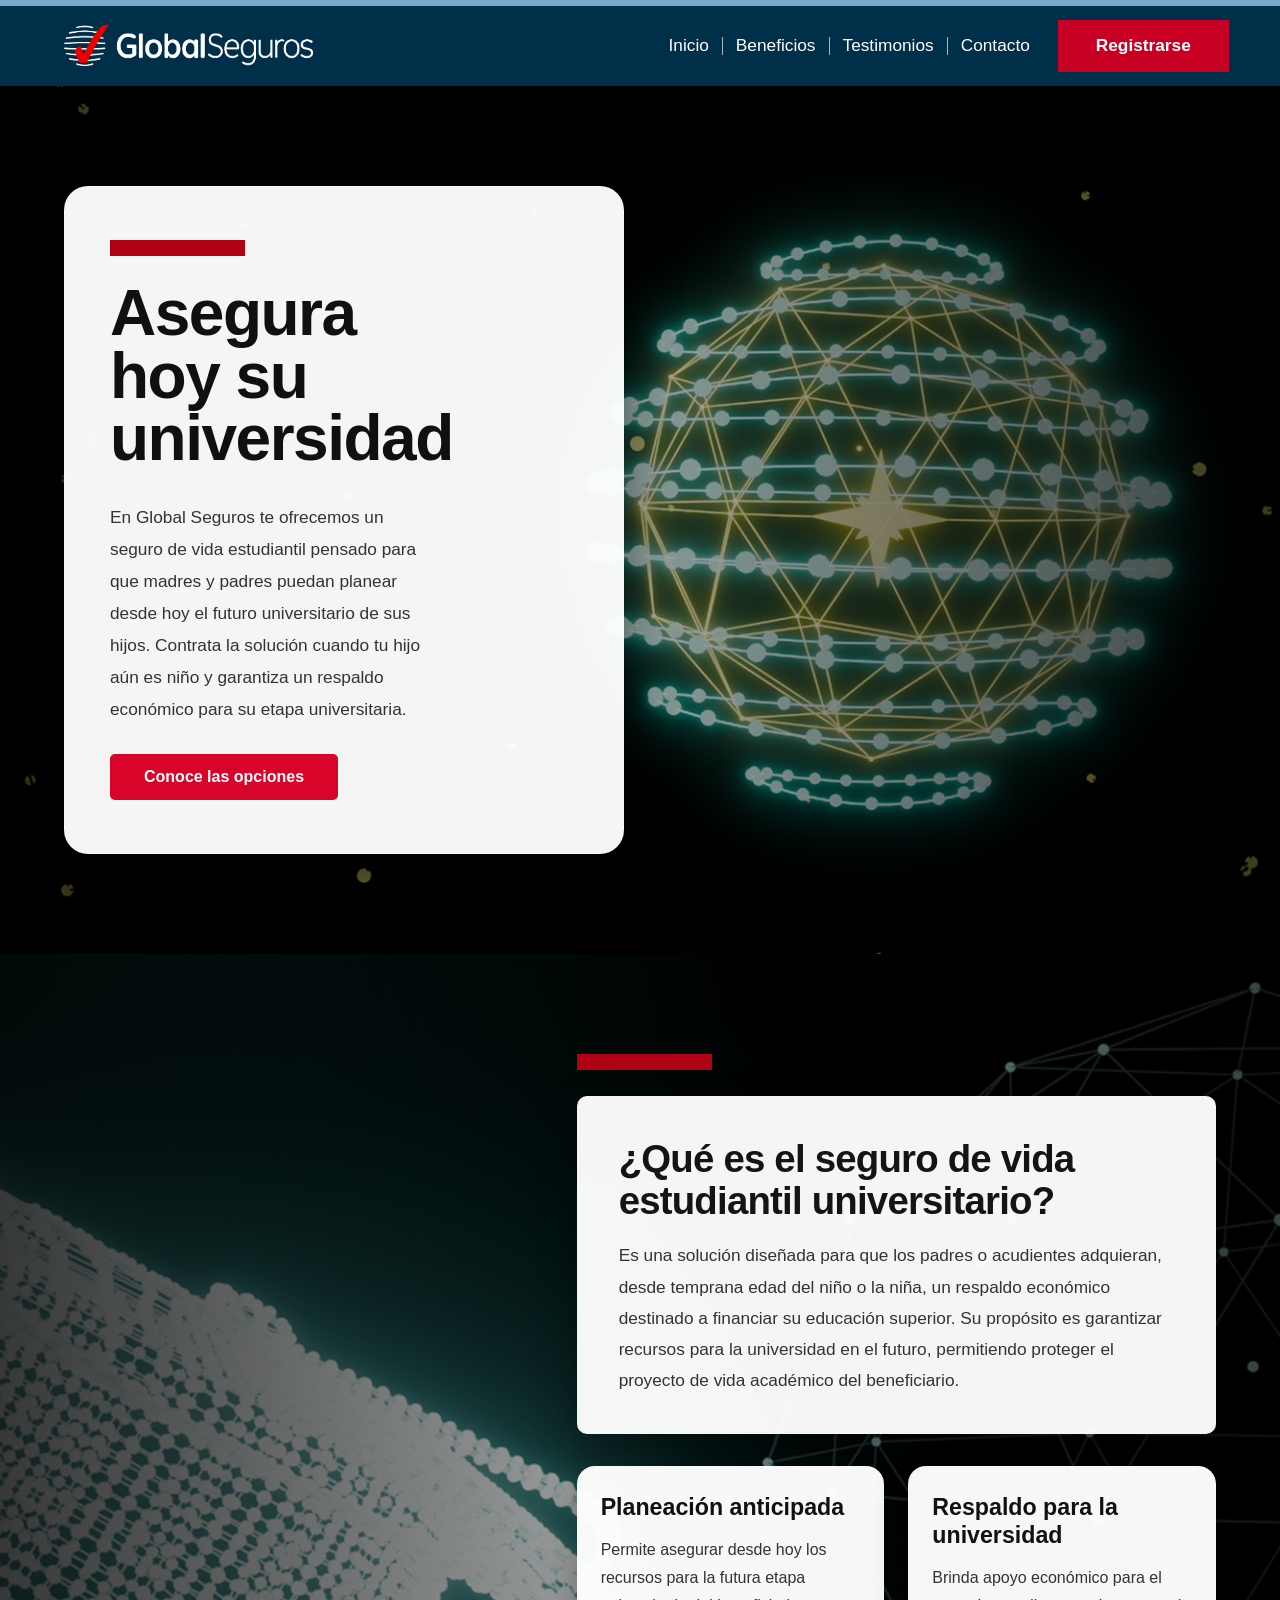
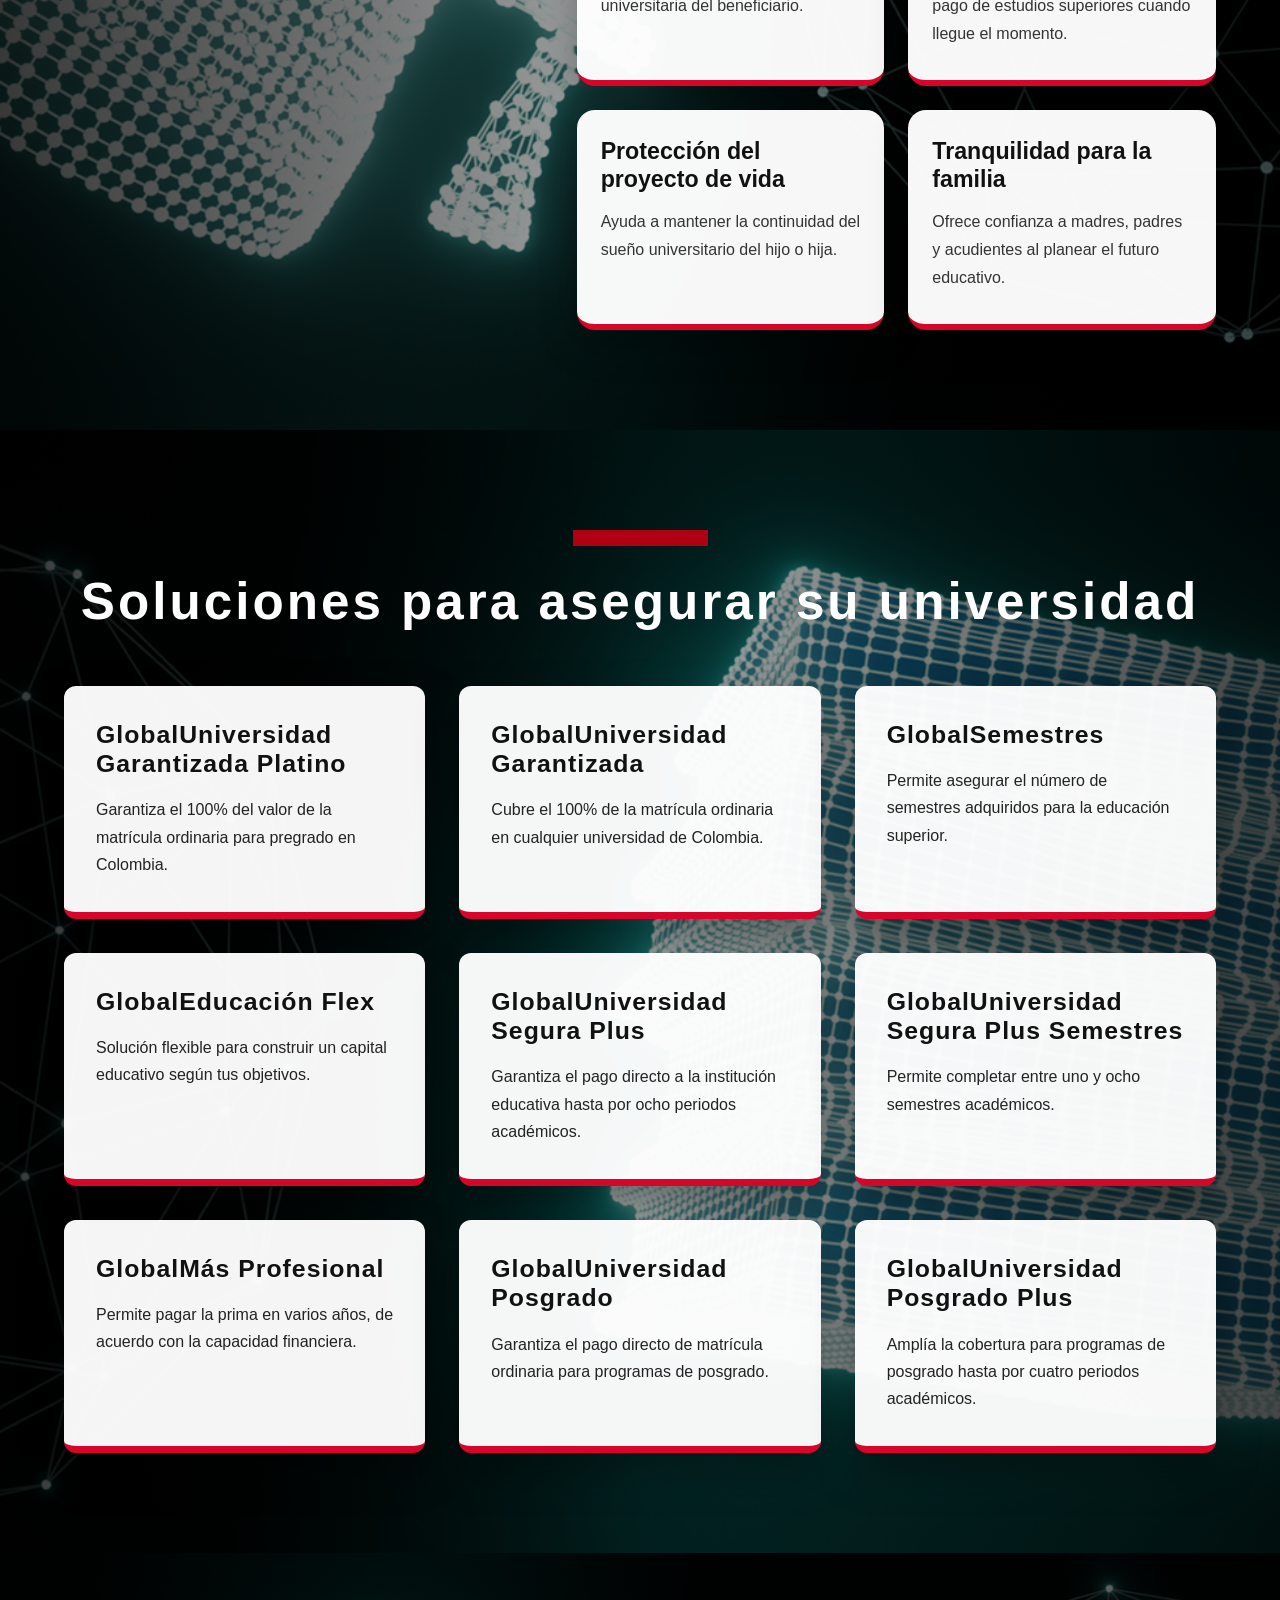
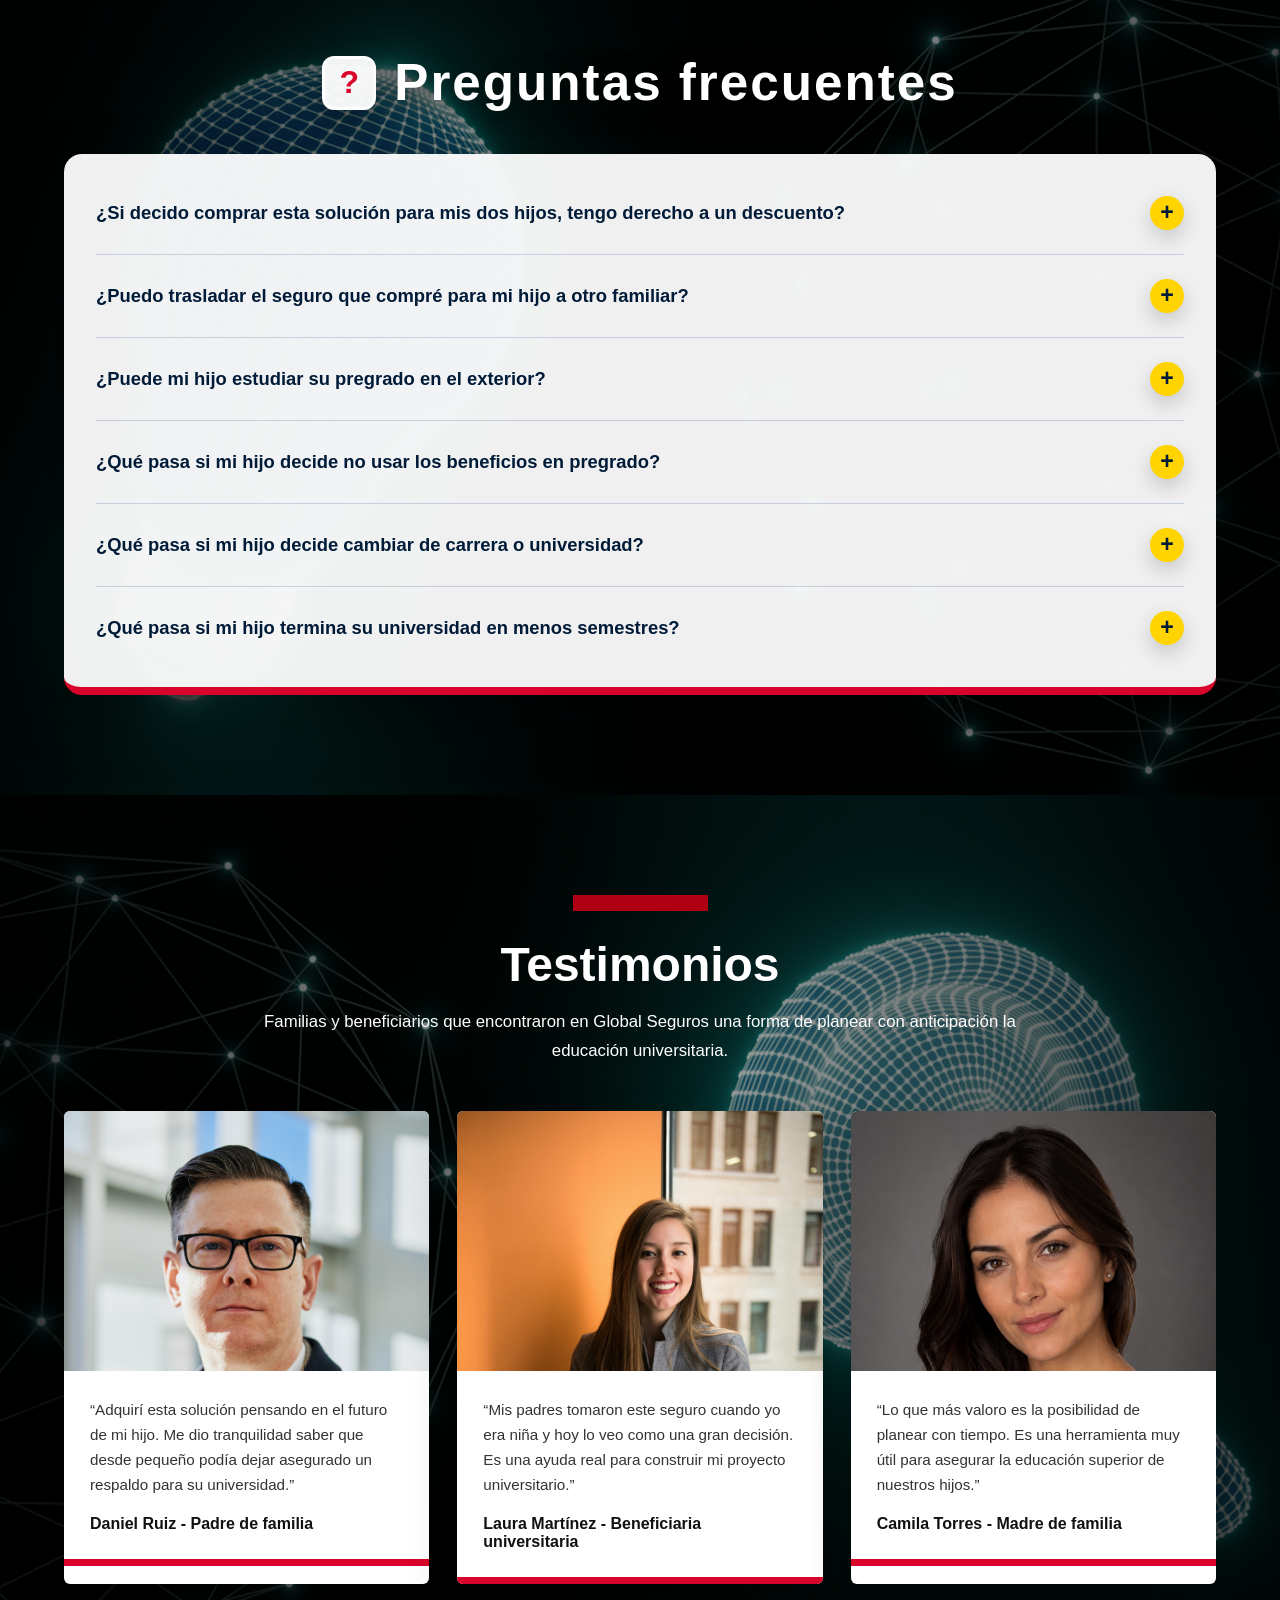
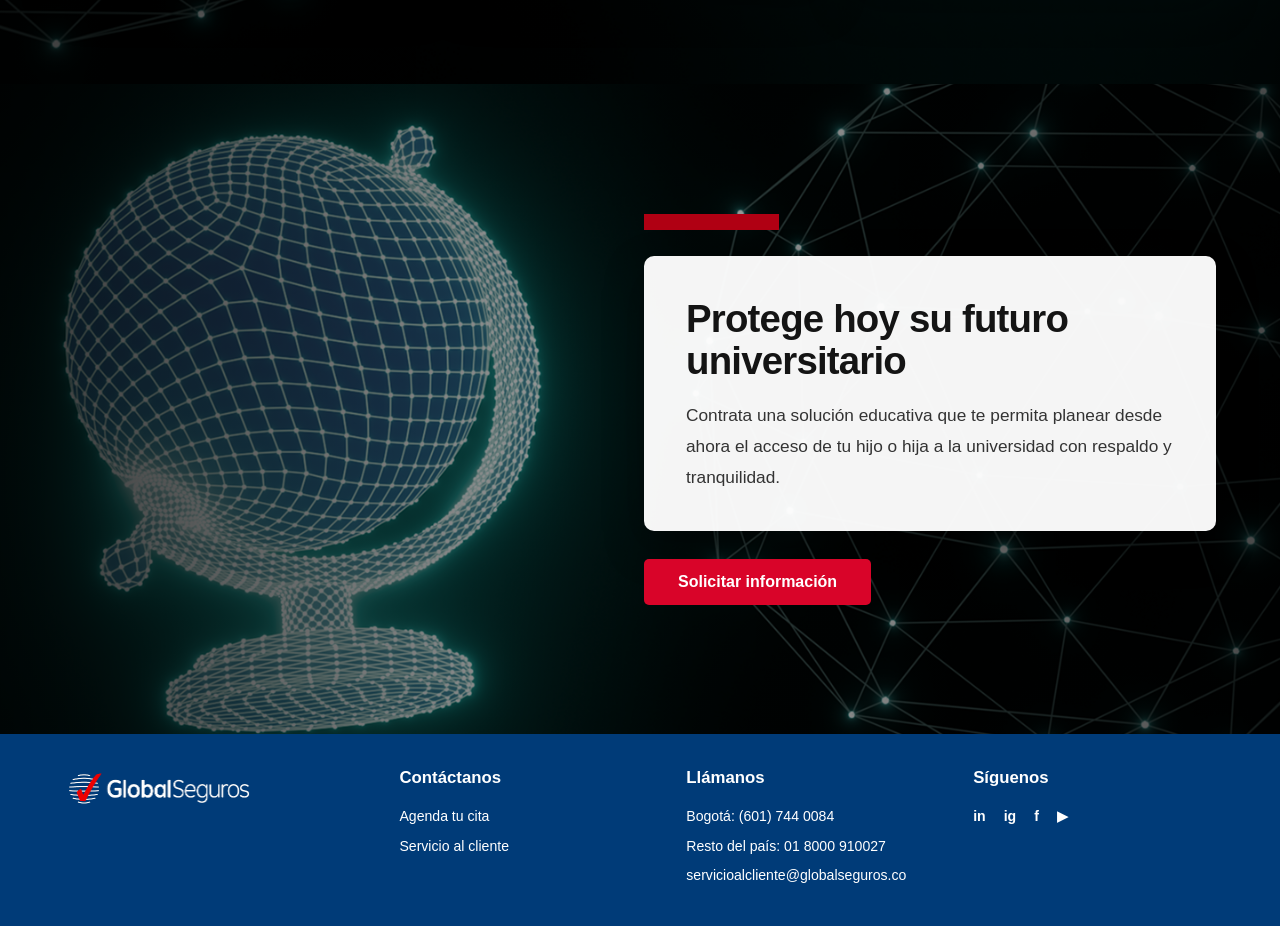
==== commit 97583349: "medificaciones" ====
--- a/index.html
+++ b/index.html
@@ -70,25 +70,27 @@
                     </div>
 
                     <div class="beneficios">
-                        <article class="card">
+
+                        <article class="card abrir-beneficio" data-beneficio="planeacion">
                             <h3>Planeación anticipada</h3>
                             <p>Permite asegurar desde hoy los recursos para la futura etapa universitaria del beneficiario.</p>
                         </article>
 
-                        <article class="card">
+                        <article class="card abrir-beneficio" data-beneficio="respaldo">
                             <h3>Respaldo para la universidad</h3>
                             <p>Brinda apoyo económico para el pago de estudios superiores cuando llegue el momento.</p>
                         </article>
 
-                        <article class="card">
+                        <article class="card abrir-beneficio" data-beneficio="proteccion">
                             <h3>Protección del proyecto de vida</h3>
                             <p>Ayuda a mantener la continuidad del sueño universitario del hijo o hija.</p>
                         </article>
 
-                        <article class="card">
+                        <article class="card abrir-beneficio" data-beneficio="tranquilidad">
                             <h3>Tranquilidad para la familia</h3>
                             <p>Ofrece confianza a madres, padres y acudientes al planear el futuro educativo.</p>
                         </article>
+
                     </div>
                 </div>
             </div>
@@ -353,6 +355,22 @@
             <div class="modal-seguro-body" id="modalContenido"></div>
 
             <div class="modal-seguro-links" id="modalLinks"></div>
+
+        </div>
+    </section>
+
+    <section class="modal-beneficio" id="modalBeneficio">
+        <div class="modal-beneficio-contenido">
+
+            <button class="cerrar-beneficio" type="button">×</button>
+
+            <div class="modal-beneficio-header">
+                <div class="barra-roja"></div>
+                <h2 id="beneficioTitulo"></h2>
+                <p id="beneficioTexto"></p>
+            </div>
+
+            <div class="modal-beneficio-body" id="beneficioContenido"></div>
 
         </div>
     </section>
@@ -572,7 +590,7 @@
         </div>
     </footer>
 
-    <script src="index.js"></script>
+    <script src="scripts/index.js"></script>
 
 </body>
 </html>
--- a/styles/index.css
+++ b/styles/index.css
@@ -16,7 +16,8 @@
 }
 
 body.modal-abierto,
-body.modal-seguro-abierto {
+body.modal-seguro-abierto,
+body.modal-beneficio-abierto {
     overflow: hidden;
 }
 
@@ -285,6 +286,17 @@
     font-size: 1rem;
     line-height: 1.75;
     color: #333333;
+}
+
+.abrir-beneficio {
+    cursor: pointer;
+    transition: 0.3s ease;
+}
+
+.abrir-beneficio:hover {
+    transform: translateY(-8px);
+    background: #ffffff;
+    box-shadow: 0 24px 55px rgba(0, 0, 0, 0.48);
 }
 
 .tipos-seguro {
@@ -342,22 +354,31 @@
     color: #222222;
 }
 
-.modal-seguro {
+.modal-seguro,
+.modal-beneficio {
     display: none;
     position: fixed;
     inset: 0;
-    z-index: 220;
     background: rgba(0, 15, 30, 0.86);
     padding: 40px 0;
     overflow-y: auto;
 }
 
-.modal-seguro.activo {
+.modal-seguro {
+    z-index: 220;
+}
+
+.modal-beneficio {
+    z-index: 230;
+}
+
+.modal-seguro.activo,
+.modal-beneficio.activo {
     display: block;
 }
 
-.modal-seguro-contenido {
-    width: min(980px, 92%);
+.modal-seguro-contenido,
+.modal-beneficio-contenido {
     margin: 0 auto;
     background: #ffffff;
     color: #111111;
@@ -367,7 +388,16 @@
     box-shadow: 0 30px 85px rgba(0, 0, 0, 0.55);
 }
 
-.cerrar-seguro {
+.modal-seguro-contenido {
+    width: min(980px, 92%);
+}
+
+.modal-beneficio-contenido {
+    width: min(850px, 92%);
+}
+
+.cerrar-seguro,
+.cerrar-beneficio {
     position: absolute;
     top: 18px;
     right: 22px;
@@ -384,17 +414,20 @@
     font-weight: 700;
 }
 
-.cerrar-seguro:hover {
+.cerrar-seguro:hover,
+.cerrar-beneficio:hover {
     background: #a80018;
 }
 
-.modal-seguro-header {
+.modal-seguro-header,
+.modal-beneficio-header {
     padding: 44px 48px 28px;
     background: #f5f7fb;
     border-bottom: 1px solid #dfe7f1;
 }
 
-.modal-seguro-header h2 {
+.modal-seguro-header h2,
+.modal-beneficio-header h2 {
     font-size: clamp(2rem, 4vw, 3rem);
     line-height: 1.05;
     color: #111111;
@@ -402,7 +435,8 @@
     font-weight: 900;
 }
 
-.modal-seguro-header p {
+.modal-seguro-header p,
+.modal-beneficio-header p {
     color: #333333;
     font-size: 1.08rem;
     line-height: 1.7;
@@ -456,9 +490,24 @@
     transform: translateY(-3px);
 }
 
+.modal-beneficio-body {
+    padding: 34px 48px 44px;
+}
+
+.modal-beneficio-body ul {
+    padding-left: 22px;
+}
+
+.modal-beneficio-body li {
+    margin-bottom: 14px;
+    color: #222222;
+    font-size: 1rem;
+    line-height: 1.7;
+}
+
 .preguntas-frecuentes {
     min-height: 760px;
-    background-color: #003b78;
+    position: relative;
 }
 
 .faq-contenedor {
@@ -468,76 +517,96 @@
 .faq-titulo {
     display: flex;
     align-items: center;
-    gap: 16px;
-    margin-bottom: 28px;
+    justify-content: center;
+    gap: 18px;
+    margin-bottom: 42px;
+    text-align: center;
 }
 
 .faq-titulo h2 {
-    font-size: clamp(2rem, 4vw, 3rem);
+    font-size: clamp(2.4rem, 4vw, 4rem);
     color: #ffffff;
+    font-weight: 900;
+    letter-spacing: 2px;
+    text-shadow: 0 8px 28px rgba(0, 0, 0, 0.55);
 }
 
 .icono-pregunta {
-    width: 44px;
-    height: 44px;
+    width: 54px;
+    height: 54px;
     border: 3px solid #ffffff;
-    border-radius: 8px;
-    color: #e30613;
-    background: rgba(0, 59, 120, 0.7);
+    border-radius: 12px;
+    color: #d90429;
+    background: rgba(255, 255, 255, 0.95);
     display: flex;
     align-items: center;
     justify-content: center;
-    font-size: 1.6rem;
-    font-weight: 900;
+    font-size: 2rem;
+    font-weight: 900;
+    box-shadow: 0 14px 34px rgba(0, 0, 0, 0.35);
 }
 
 .faq-lista {
-    background: rgba(0, 54, 115, 0.92);
-    padding: 10px 28px 28px;
-    border-radius: 6px;
-    box-shadow: 0 18px 42px rgba(0, 0, 0, 0.35);
+    background: rgba(255, 255, 255, 0.94);
+    padding: 18px 32px;
+    border-radius: 18px;
+    border-bottom: 8px solid #d90429;
+    box-shadow: 0 24px 58px rgba(0, 0, 0, 0.42);
+    backdrop-filter: blur(4px);
 }
 
 .faq-item {
-    border-bottom: 1px solid rgba(255, 255, 255, 0.75);
+    border-bottom: 1px solid rgba(0, 59, 120, 0.18);
+}
+
+.faq-item:last-child {
+    border-bottom: none;
 }
 
 .faq-pregunta {
     width: 100%;
     background: transparent;
     border: none;
-    padding: 22px 0;
-    color: #ffffff;
+    padding: 24px 0;
+    color: #001b38;
     font-size: 1.15rem;
-    font-weight: 600;
+    font-weight: 900;
     text-align: left;
     cursor: pointer;
     display: flex;
     justify-content: space-between;
     align-items: center;
     gap: 24px;
+    line-height: 1.45;
+}
+
+.faq-pregunta:hover {
+    color: #d90429;
 }
 
 .faq-pregunta span {
-    min-width: 28px;
-    height: 28px;
-    background: #ffffff;
-    color: #003b78;
+    min-width: 34px;
+    height: 34px;
+    background: #ffd400;
+    color: #001b38;
     border-radius: 50%;
     font-size: 1.45rem;
     font-weight: 900;
     display: flex;
     align-items: center;
     justify-content: center;
+    box-shadow: 0 8px 20px rgba(0, 0, 0, 0.18);
+    transition: 0.3s ease;
 }
 
 .faq-item.activo .faq-pregunta {
-    color: #ffd400;
+    color: #d90429;
 }
 
 .faq-item.activo .faq-pregunta span {
-    background: #ffd400;
-    color: #003b78;
+    background: #d90429;
+    color: #ffffff;
+    transform: rotate(180deg);
 }
 
 .faq-respuesta {
@@ -548,10 +617,11 @@
 
 .faq-respuesta p {
     padding: 0 0 26px;
-    color: #ffffff;
+    color: #263238;
     font-size: 1rem;
-    line-height: 1.7;
-    font-weight: 600;
+    line-height: 1.75;
+    font-weight: 500;
+    max-width: 980px;
 }
 
 .testimonios {
@@ -978,26 +1048,55 @@
     }
 
     .modal-seguro,
+    .modal-beneficio,
     .modal-contacto {
         padding: 20px 0;
     }
 
     .modal-seguro-contenido,
+    .modal-beneficio-contenido,
     .modal-contenido {
         width: 94%;
         border-radius: 14px;
     }
 
-    .modal-seguro-header {
+    .modal-seguro-header,
+    .modal-beneficio-header {
         padding: 38px 24px 24px;
     }
 
-    .modal-seguro-body {
-        padding: 30px 24px 12px;
+    .modal-seguro-body,
+    .modal-beneficio-body {
+        padding: 30px 24px 36px;
     }
 
     .modal-seguro-links {
         padding: 10px 24px 36px;
+    }
+
+    .faq-titulo {
+        flex-direction: column;
+        gap: 12px;
+    }
+
+    .faq-titulo h2 {
+        font-size: 2rem;
+    }
+
+    .faq-lista {
+        padding: 12px 20px;
+        border-radius: 14px;
+    }
+
+    .faq-pregunta {
+        font-size: 1rem;
+        padding: 20px 0;
+    }
+
+    .faq-pregunta span {
+        min-width: 30px;
+        height: 30px;
+        font-size: 1.25rem;
     }
 
     .contacto-header {
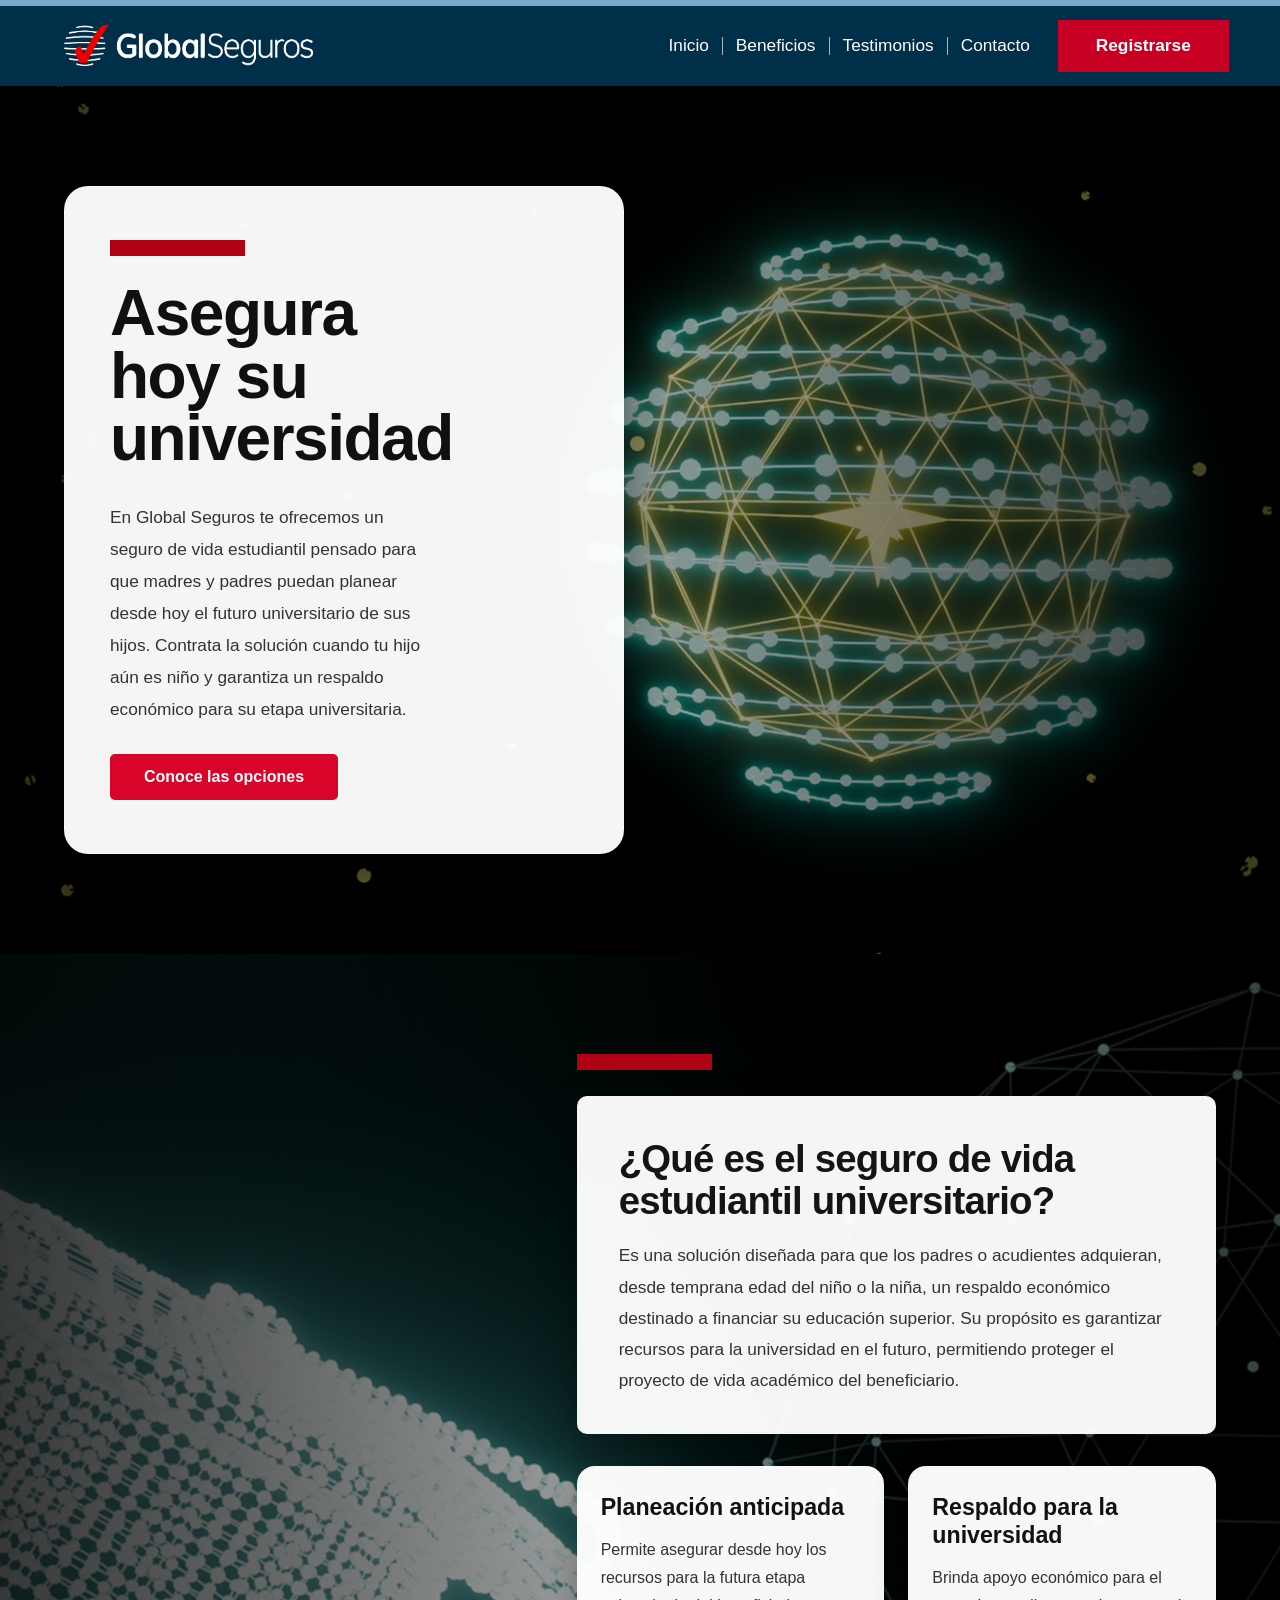
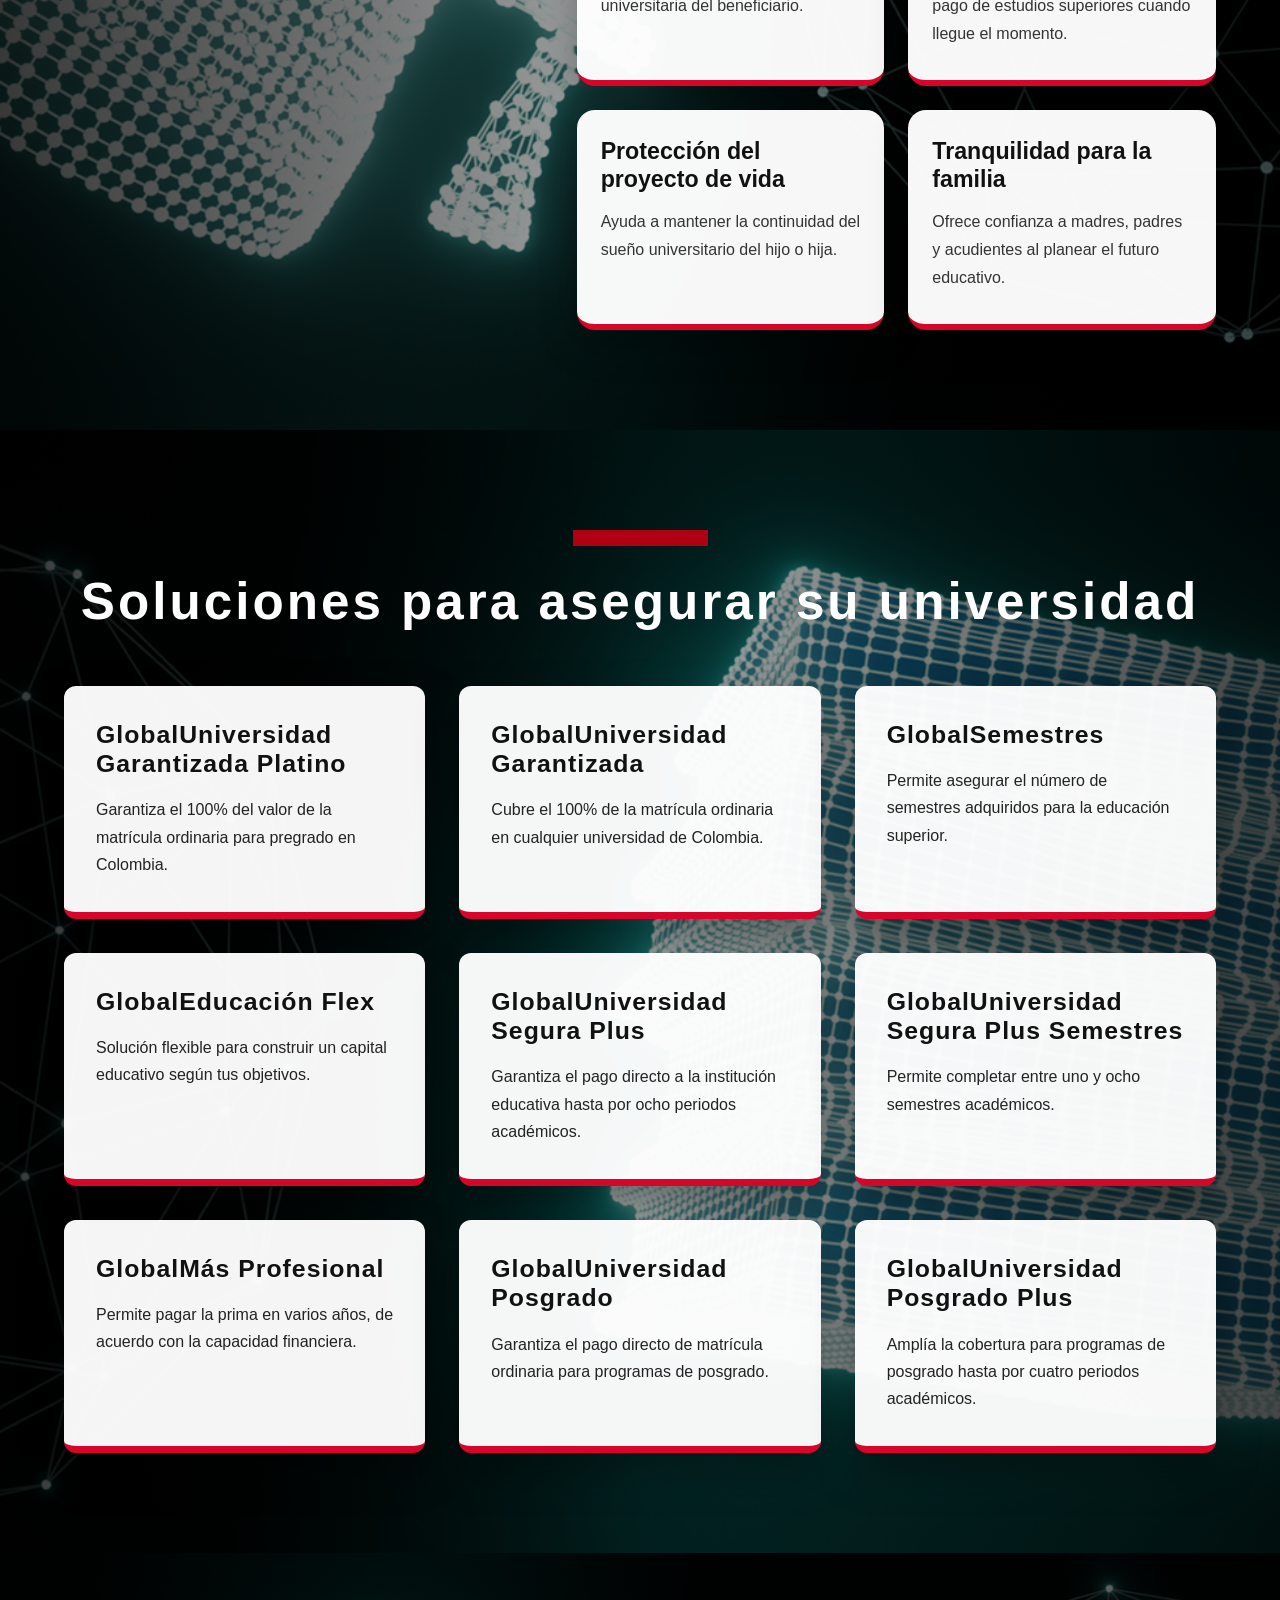
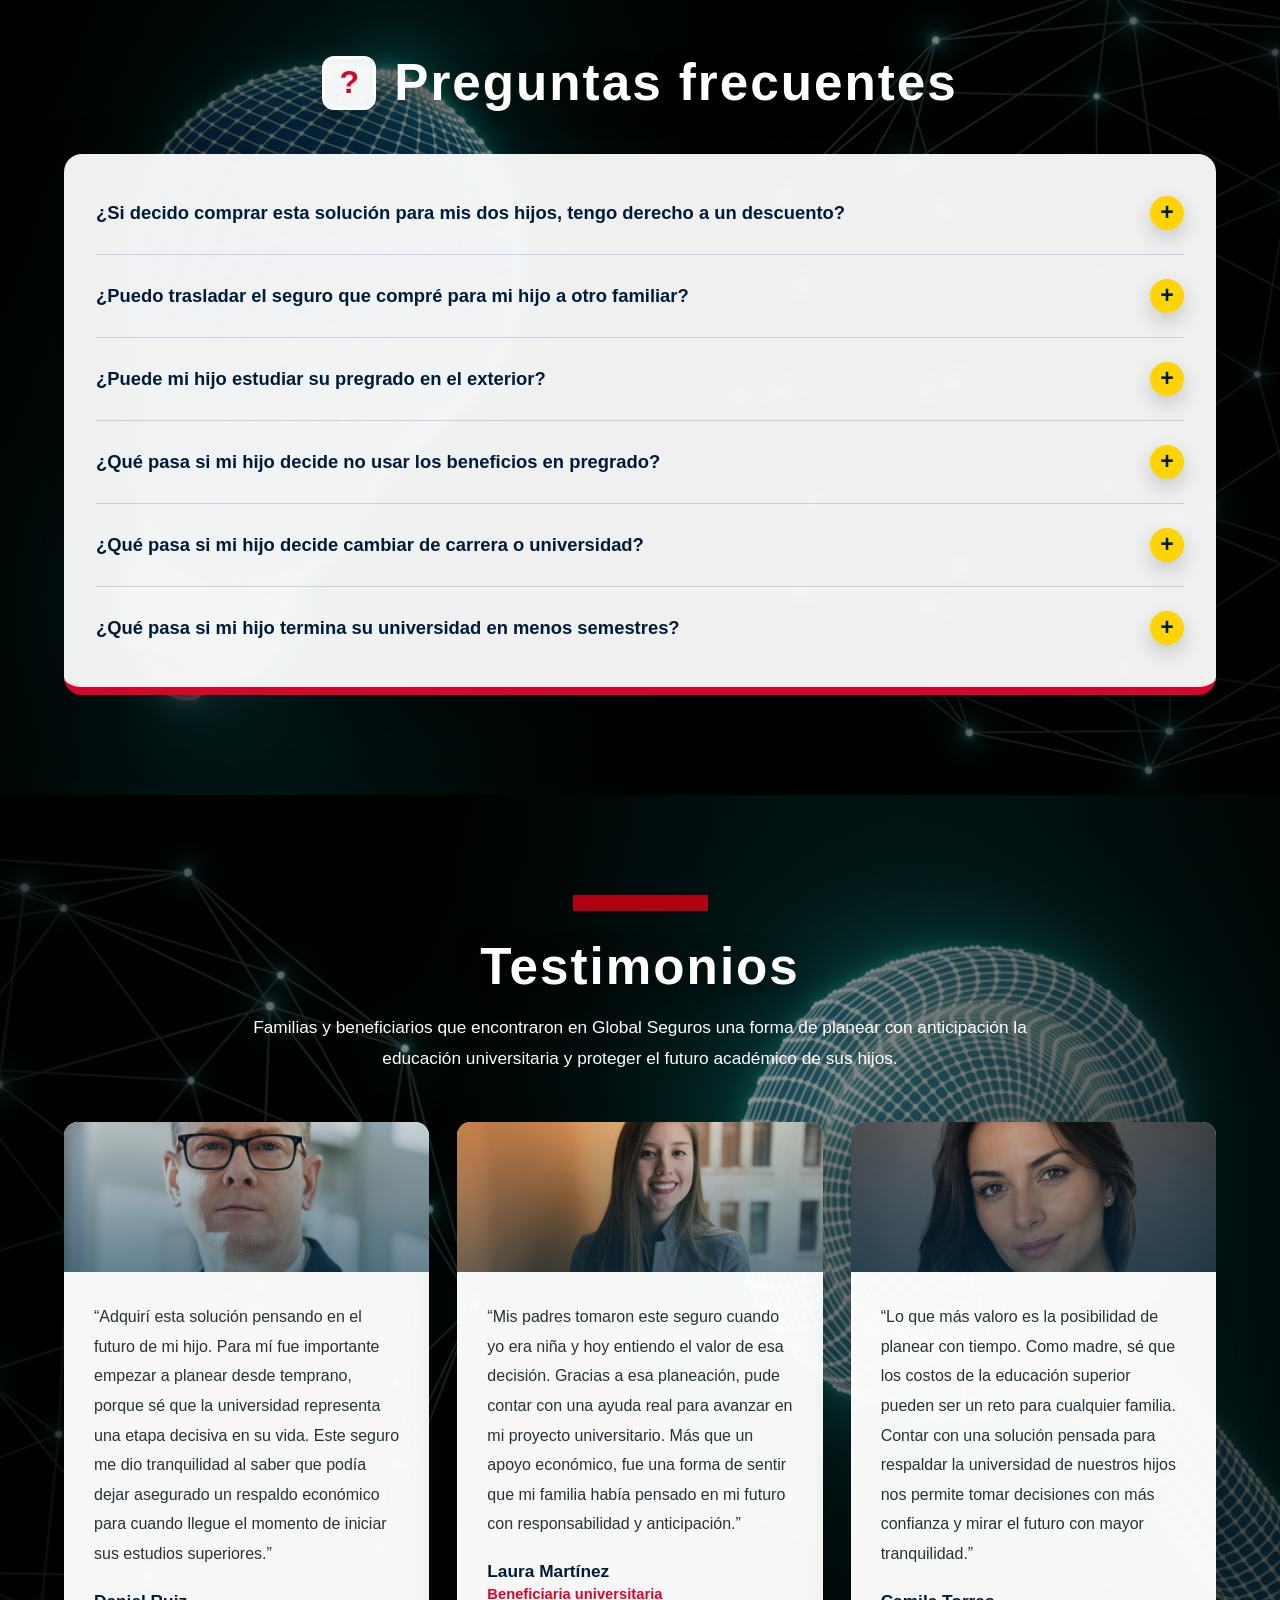
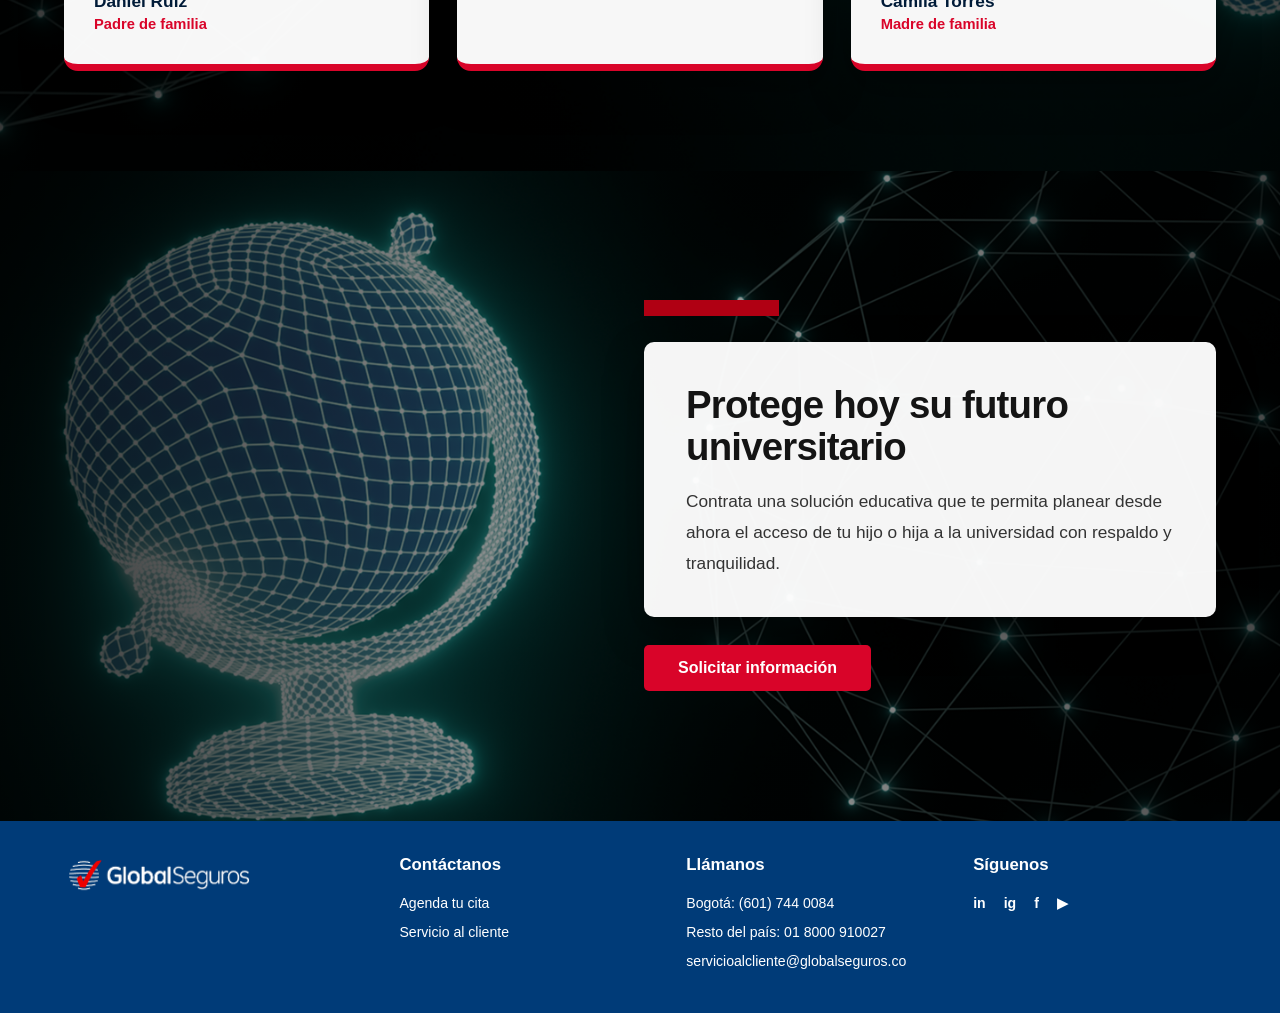
==== commit 8ef7614a: "index modificaciones 1" ====
--- a/index.html
+++ b/index.html
@@ -18,7 +18,7 @@
 
             <nav class="menu">
                 <a href="#inicio">Inicio</a>
-                <a href="#beneficios">Beneficios</a>
+                <a href="#beneficios-info">Beneficios</a>
                 <a href="#testimonios">Testimonios</a>
                 <a href="#footer">Contacto</a>
                 <a href="InicioS.html" class="btn-header">Registrarse</a>
@@ -49,7 +49,7 @@
             </div>
         </section>
 
-        <section class="sobre fondo-seccion bg-birrete">
+        <section class="sobre fondo-seccion bg-birrete" id="beneficios-info">
             <div class="overlay"></div>
 
             <div class="contenedor sobre-grid">
@@ -259,62 +259,77 @@
         </section>
 
         <section class="testimonios fondo-seccion bg-lupa" id="testimonios">
-            <div class="overlay"></div>
-
-            <div class="contenedor">
-                <div class="barra-roja centrada"></div>
-
-                <h2>Testimonios</h2>
-
-                <p class="intro">
-                    Familias y beneficiarios que encontraron en Global Seguros una forma de planear con anticipación
-                    la educación universitaria.
-                </p>
-
-                <div class="testimonios-grid">
-
-                    <article class="testimonio">
-                        <img src="Imagenes/testimonio 1.jpg" alt="Testimonio 1">
-
-                        <div class="testimonio-texto">
-                            <p>
-                                “Adquirí esta solución pensando en el futuro de mi hijo. Me dio tranquilidad saber que
-                                desde pequeño podía dejar asegurado un respaldo para su universidad.”
-                            </p>
-
-                            <h4>Daniel Ruiz - Padre de familia</h4>
-                        </div>
-                    </article>
-
-                    <article class="testimonio">
-                        <img src="Imagenes/testimonio 2.jpg" alt="Testimonio 2">
-
-                        <div class="testimonio-texto">
-                            <p>
-                                “Mis padres tomaron este seguro cuando yo era niña y hoy lo veo como una gran decisión.
-                                Es una ayuda real para construir mi proyecto universitario.”
-                            </p>
-
-                            <h4>Laura Martínez - Beneficiaria universitaria</h4>
-                        </div>
-                    </article>
-
-                    <article class="testimonio">
-                        <img src="Imagenes/testimonio 3.png" alt="Testimonio 3">
-
-                        <div class="testimonio-texto">
-                            <p>
-                                “Lo que más valoro es la posibilidad de planear con tiempo. Es una herramienta muy útil
-                                para asegurar la educación superior de nuestros hijos.”
-                            </p>
-
-                            <h4>Camila Torres - Madre de familia</h4>
-                        </div>
-                    </article>
-
-                </div>
-            </div>
-        </section>
+    <div class="overlay"></div>
+
+    <div class="contenedor">
+        <div class="barra-roja centrada"></div>
+
+        <h2>Testimonios</h2>
+
+        <p class="intro">
+            Familias y beneficiarios que encontraron en Global Seguros una forma de planear con anticipación
+            la educación universitaria y proteger el futuro académico de sus hijos.
+        </p>
+
+        <div class="testimonios-grid">
+
+            <article class="testimonio">
+                <div class="testimonio-img">
+                    <img src="Imagenes/testimonio 1.jpg" alt="Testimonio 1">
+                </div>
+
+                <div class="testimonio-texto">
+                    <p>
+                        “Adquirí esta solución pensando en el futuro de mi hijo. Para mí fue importante empezar a planear
+                        desde temprano, porque sé que la universidad representa una etapa decisiva en su vida. Este seguro
+                        me dio tranquilidad al saber que podía dejar asegurado un respaldo económico para cuando llegue
+                        el momento de iniciar sus estudios superiores.”
+                    </p>
+
+                    <h4>Daniel Ruiz</h4>
+                    <span>Padre de familia</span>
+                </div>
+            </article>
+
+            <article class="testimonio">
+                <div class="testimonio-img">
+                    <img src="Imagenes/testimonio 2.jpg" alt="Testimonio 2">
+                </div>
+
+                <div class="testimonio-texto">
+                    <p>
+                        “Mis padres tomaron este seguro cuando yo era niña y hoy entiendo el valor de esa decisión.
+                        Gracias a esa planeación, pude contar con una ayuda real para avanzar en mi proyecto universitario.
+                        Más que un apoyo económico, fue una forma de sentir que mi familia había pensado en mi futuro con
+                        responsabilidad y anticipación.”
+                    </p>
+
+                    <h4>Laura Martínez</h4>
+                    <span>Beneficiaria universitaria</span>
+                </div>
+            </article>
+
+            <article class="testimonio">
+                <div class="testimonio-img">
+                    <img src="Imagenes/testimonio 3.png" alt="Testimonio 3">
+                </div>
+
+                <div class="testimonio-texto">
+                    <p>
+                        “Lo que más valoro es la posibilidad de planear con tiempo. Como madre, sé que los costos de la
+                        educación superior pueden ser un reto para cualquier familia. Contar con una solución pensada para
+                        respaldar la universidad de nuestros hijos nos permite tomar decisiones con más confianza y mirar
+                        el futuro con mayor tranquilidad.”
+                    </p>
+
+                    <h4>Camila Torres</h4>
+                    <span>Madre de familia</span>
+                </div>
+            </article>
+
+        </div>
+    </div>
+</section>
 
         <section class="cta fondo-seccion bg-globo">
             <div class="overlay"></div>
@@ -437,17 +452,16 @@
                         </div>
 
                         <div class="campo">
-                            <label for="telefono">Número de teléfono</label>
-                            <input 
-                                type="tel" 
-                                id="telefono" 
-                                name="telefono" 
-                                maxlength="10"
-                                placeholder="Escribe tu número"
-                            >
+                           <label for="telefono">Número de teléfono fijo</label>
+                             <input 
+                                 type="tel" 
+                                 id="telefono" 
+                                 name="telefono" 
+                                 maxlength="10"
+                                 placeholder="Escribe tu número de teléfono fijo"
+                                 >
                             <small id="errorTelefono"></small>
                         </div>
-
                         <div class="campo">
                             <label for="celular">Número de celular <span>*</span></label>
                             <input 
--- a/styles/index.css
+++ b/styles/index.css
@@ -624,21 +624,28 @@
     max-width: 980px;
 }
 
+/* TESTIMONIOS */
+
 .testimonios {
     text-align: center;
-    min-height: 720px;
+    min-height: 760px;
 }
 
 .testimonios h2 {
-    font-size: clamp(2rem, 4vw, 3rem);
+    font-size: clamp(2.4rem, 4vw, 3.4rem);
     margin-bottom: 16px;
+    font-weight: 900;
+    letter-spacing: 2px;
+    text-shadow: 0 8px 28px rgba(0, 0, 0, 0.55);
 }
 
 .intro {
-    max-width: 780px;
-    margin: 0 auto 46px;
-    font-size: 1.05rem;
-    line-height: 1.7;
+    max-width: 850px;
+    margin: 0 auto 48px;
+    font-size: 1.08rem;
+    line-height: 1.8;
+    color: #ffffff;
+    font-weight: 500;
 }
 
 .testimonios-grid {
@@ -649,36 +656,166 @@
 
 .testimonio {
     text-align: left;
-    background: #ffffff;
+    background: rgba(255, 255, 255, 0.97);
     color: #111111;
     box-shadow: 0 18px 42px rgba(0, 0, 0, 0.38);
-    border-radius: 6px;
+    border-radius: 14px;
     overflow: hidden;
-}
-
-.testimonio img {
+    border-bottom: 7px solid #d90429;
+    transition: 0.3s ease;
+}
+
+.testimonio:hover {
+    transform: translateY(-8px);
+    box-shadow: 0 26px 58px rgba(0, 0, 0, 0.48);
+}
+
+.testimonio-img {
     width: 100%;
-    height: 260px;
+    height: 150px;
+    overflow: hidden;
+    position: relative;
+}
+
+.testimonio-img::after {
+    content: "";
+    position: absolute;
+    inset: 0;
+    background: linear-gradient(
+        180deg,
+        rgba(0, 47, 74, 0.10),
+        rgba(0, 47, 74, 0.55)
+    );
+}
+
+.testimonio-img img {
+    width: 100%;
+    height: 100%;
     object-fit: cover;
-    object-position: center top;
+    object-position: center 28%;
     display: block;
+    filter: saturate(0.92) contrast(0.95);
 }
 
 .testimonio-texto {
-    padding: 26px;
+    padding: 30px 30px 32px;
+}
+
+.testimonio-texto p {
+    font-size: 1rem;
+    line-height: 1.85;
+    color: #263238;
+    margin-bottom: 22px;
+}
+
+.testimonio-texto h4 {
+    font-size: 1.08rem;
+    color: #001b38;
+    font-weight: 900;
+    margin-bottom: 4px;
+}
+
+.testimonio-texto span {
+    display: block;
+    color: #d90429;
+    font-size: 0.92rem;
+    font-weight: 800;
+}/* TESTIMONIOS */
+
+.testimonios {
+    text-align: center;
+    min-height: 760px;
+}
+
+.testimonios h2 {
+    font-size: clamp(2.4rem, 4vw, 3.4rem);
+    margin-bottom: 16px;
+    font-weight: 900;
+    letter-spacing: 2px;
+    text-shadow: 0 8px 28px rgba(0, 0, 0, 0.55);
+}
+
+.intro {
+    max-width: 850px;
+    margin: 0 auto 48px;
+    font-size: 1.08rem;
+    line-height: 1.8;
+    color: #ffffff;
+    font-weight: 500;
+}
+
+.testimonios-grid {
+    display: grid;
+    grid-template-columns: repeat(3, 1fr);
+    gap: 28px;
+}
+
+.testimonio {
+    text-align: left;
+    background: rgba(255, 255, 255, 0.97);
+    color: #111111;
+    box-shadow: 0 18px 42px rgba(0, 0, 0, 0.38);
+    border-radius: 14px;
+    overflow: hidden;
     border-bottom: 7px solid #d90429;
+    transition: 0.3s ease;
+}
+
+.testimonio:hover {
+    transform: translateY(-8px);
+    box-shadow: 0 26px 58px rgba(0, 0, 0, 0.48);
+}
+
+.testimonio-img {
+    width: 100%;
+    height: 150px;
+    overflow: hidden;
+    position: relative;
+}
+
+.testimonio-img::after {
+    content: "";
+    position: absolute;
+    inset: 0;
+    background: linear-gradient(
+        180deg,
+        rgba(0, 47, 74, 0.10),
+        rgba(0, 47, 74, 0.55)
+    );
+}
+
+.testimonio-img img {
+    width: 100%;
+    height: 100%;
+    object-fit: cover;
+    object-position: center 28%;
+    display: block;
+    filter: saturate(0.92) contrast(0.95);
+}
+
+.testimonio-texto {
+    padding: 30px 30px 32px;
 }
 
 .testimonio-texto p {
-    font-size: 0.95rem;
-    line-height: 1.65;
-    color: #333333;
+    font-size: 1rem;
+    line-height: 1.85;
+    color: #263238;
+    margin-bottom: 22px;
 }
 
 .testimonio-texto h4 {
-    margin-top: 18px;
-    font-size: 1rem;
-    color: #111111;
+    font-size: 1.08rem;
+    color: #001b38;
+    font-weight: 900;
+    margin-bottom: 4px;
+}
+
+.testimonio-texto span {
+    display: block;
+    color: #d90429;
+    font-size: 0.92rem;
+    font-weight: 800;
 }
 
 .cta {
@@ -723,6 +860,43 @@
     border-radius: 18px;
     overflow: hidden;
     box-shadow: 0 30px 80px rgba(0, 0, 0, 0.45);
+}
+
+.modal-seguro-links {
+    display: flex;
+    flex-direction: column;
+    align-items: flex-start;
+}
+
+.links-pdf-seguro {
+    display: flex;
+    flex-wrap: wrap;
+    gap: 14px;
+    margin-bottom: 18px;
+}
+
+.contenedor-boton-enviar {
+    width: 100%;
+    display: flex;
+    justify-content: flex-start;
+}
+
+.btn-enviar-seguro {
+    display: inline-block;
+    background: #c80024;
+    color: #ffffff;
+    border: none;
+    padding: 14px 38px;
+    border-radius: 5px;
+    font-size: 1rem;
+    font-weight: 900;
+    cursor: pointer;
+    transition: 0.3s ease;
+}
+
+.btn-enviar-seguro:hover {
+    background: #a9001e;
+    transform: translateY(-3px);
 }
 
 .cerrar-formulario {
@@ -851,6 +1025,17 @@
     cursor: pointer;
 }
 
+.politica-link {
+    display: block;
+    width: fit-content;
+    margin-top: 12px;
+    margin-bottom: 14px;
+}
+
+.btn-formulario {
+    display: block;
+}
+
 .campo small,
 #errorDatos,
 #contadorMensaje {
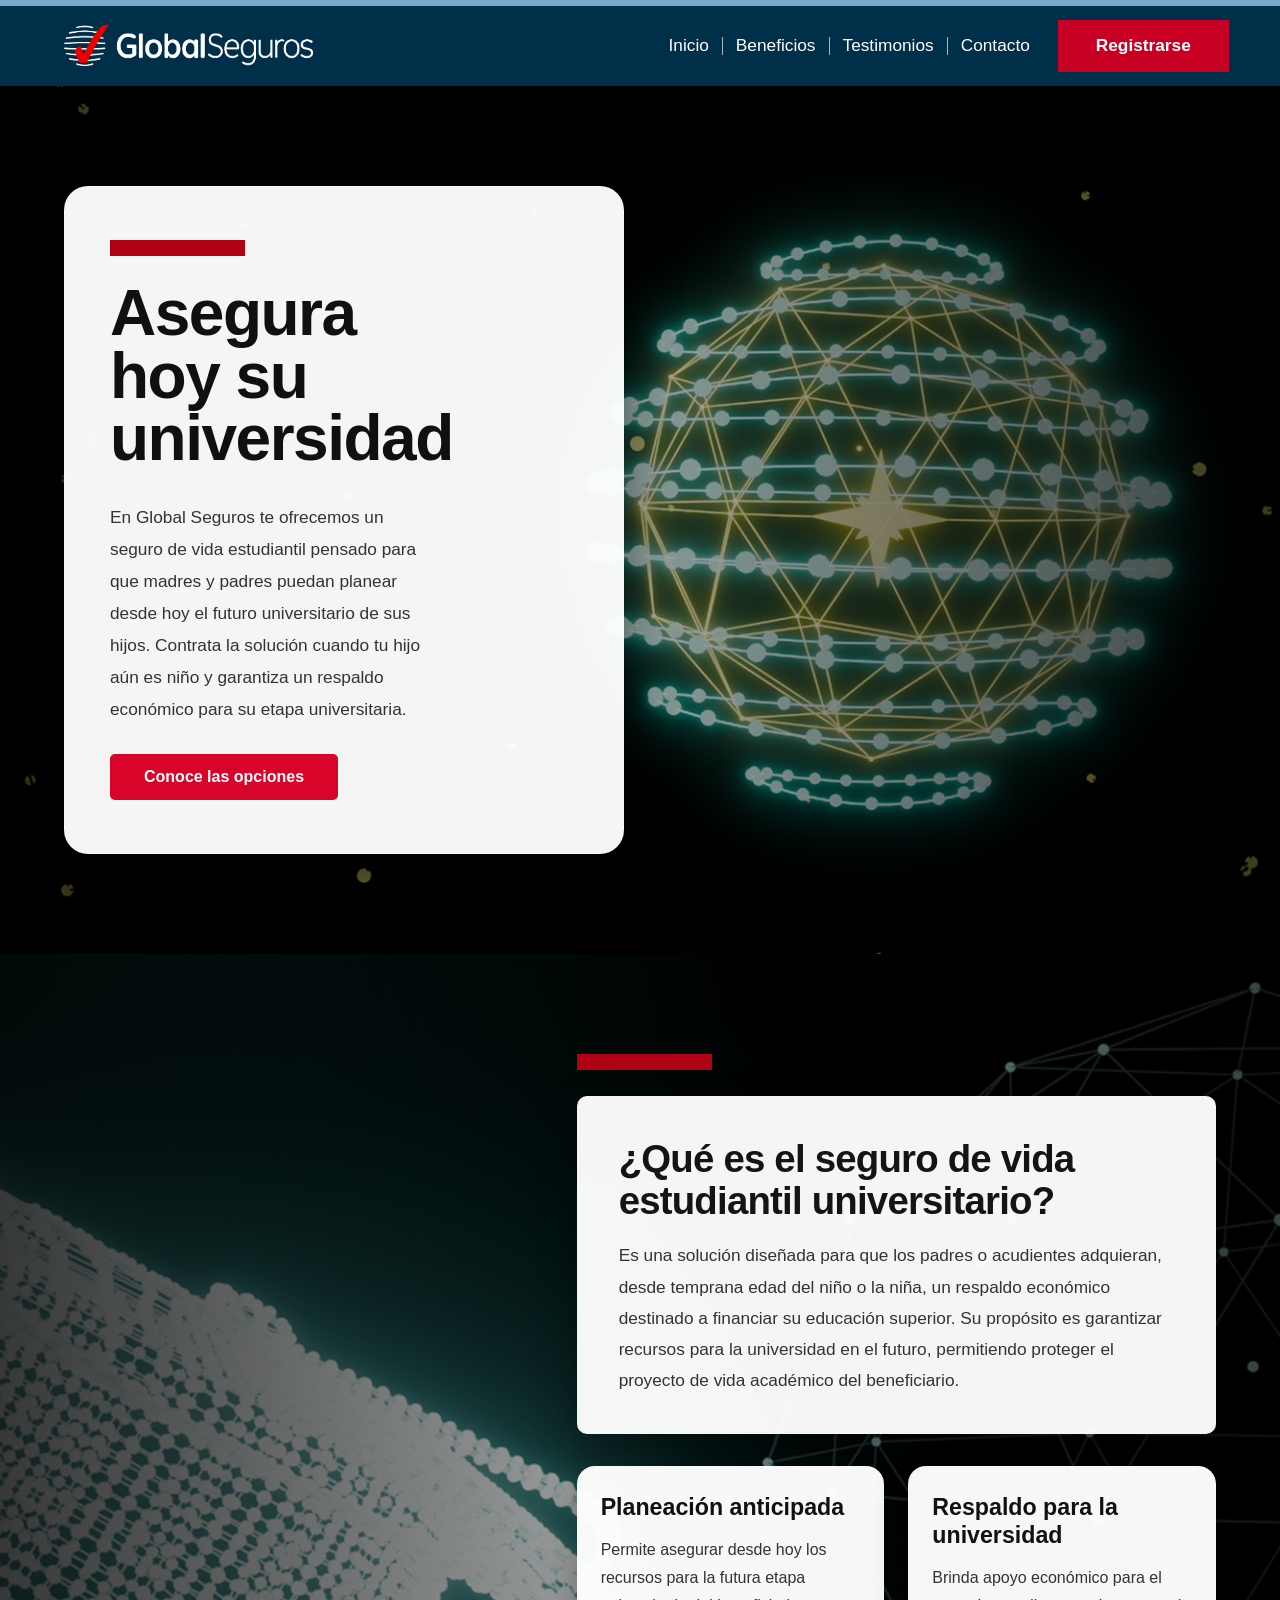
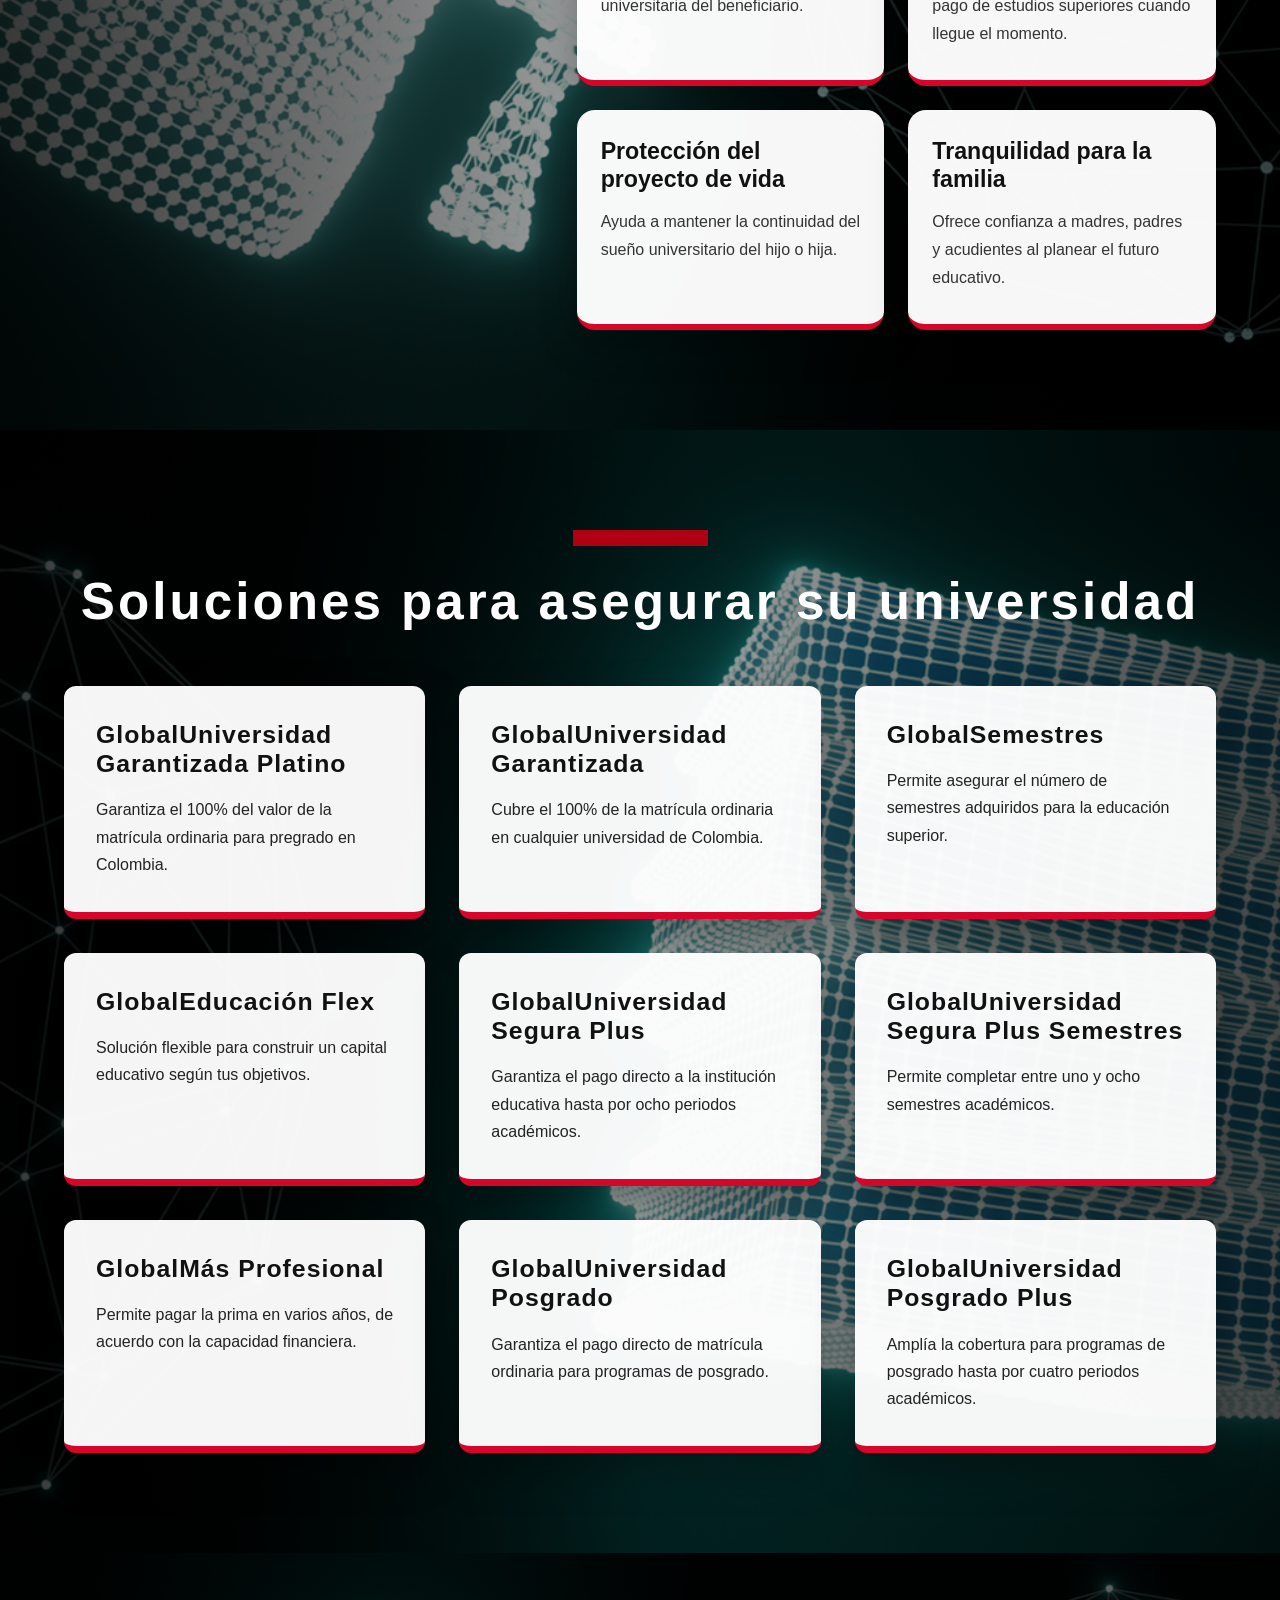
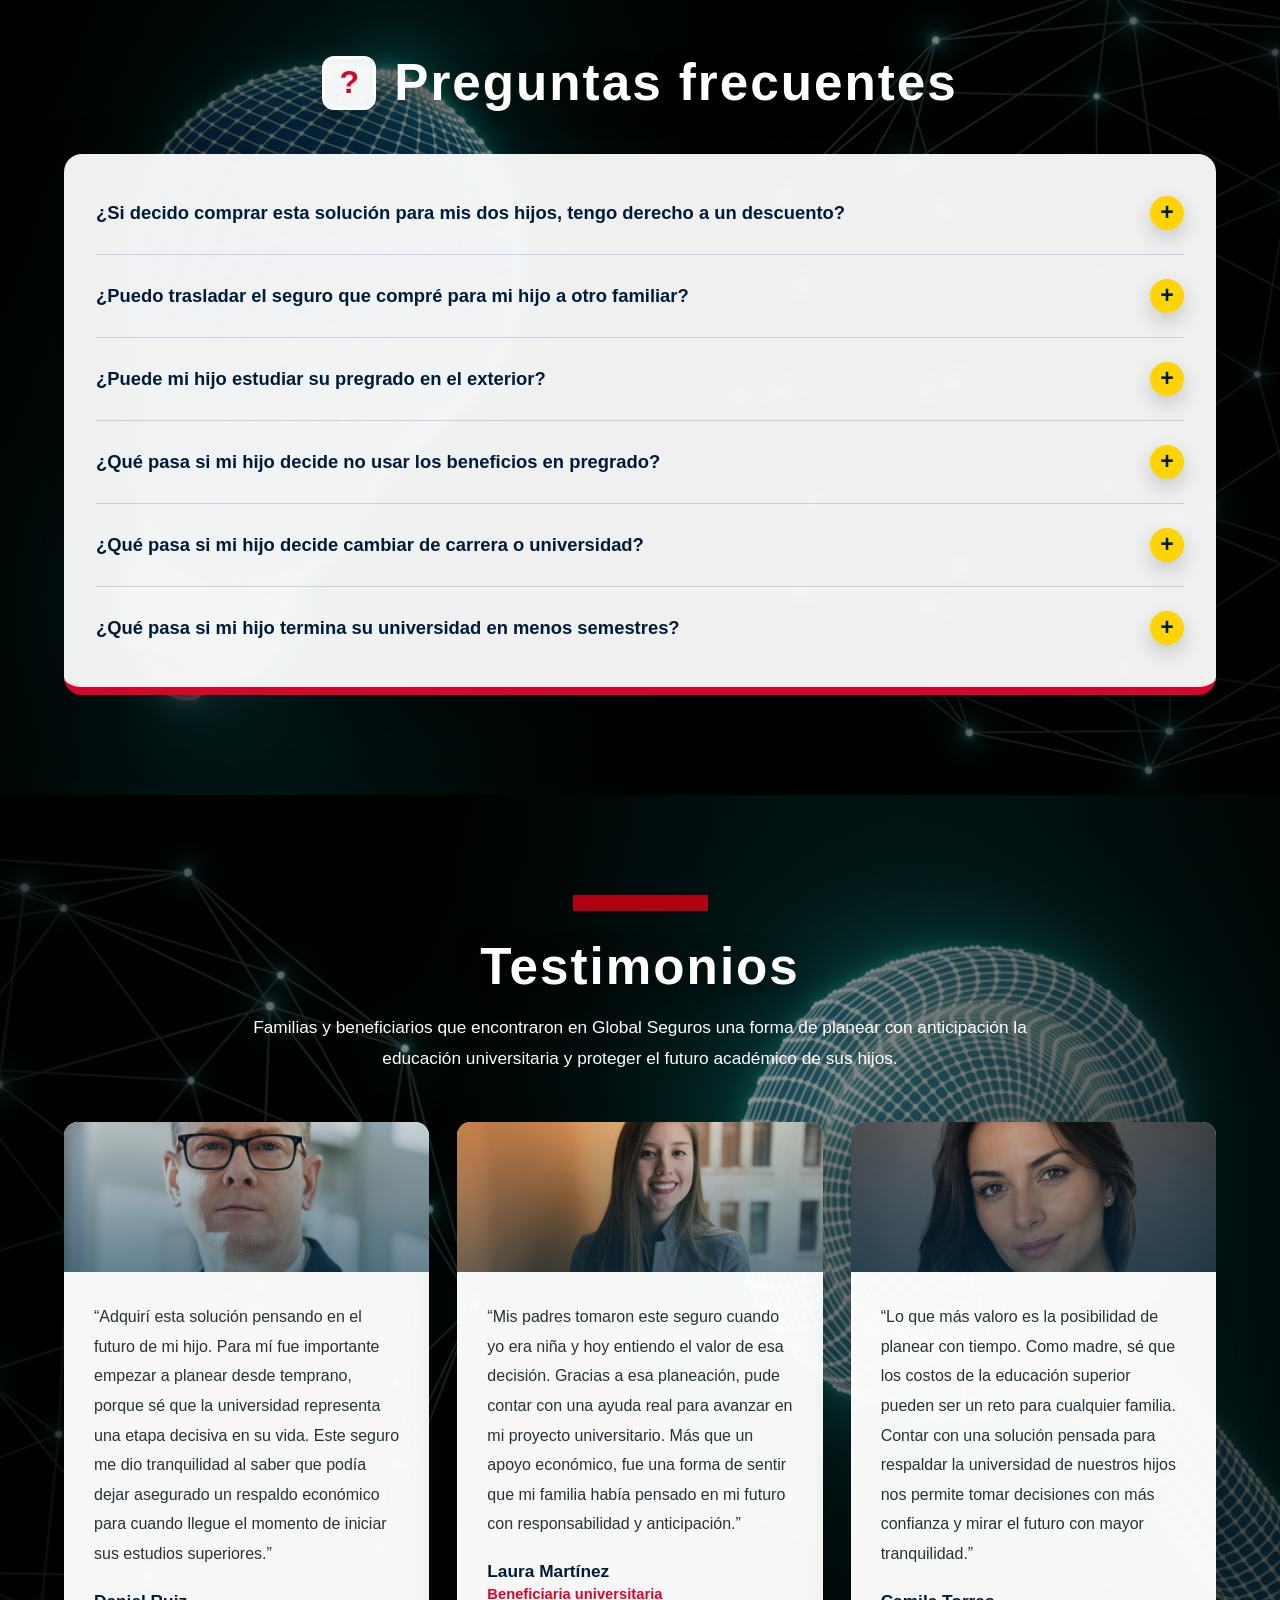
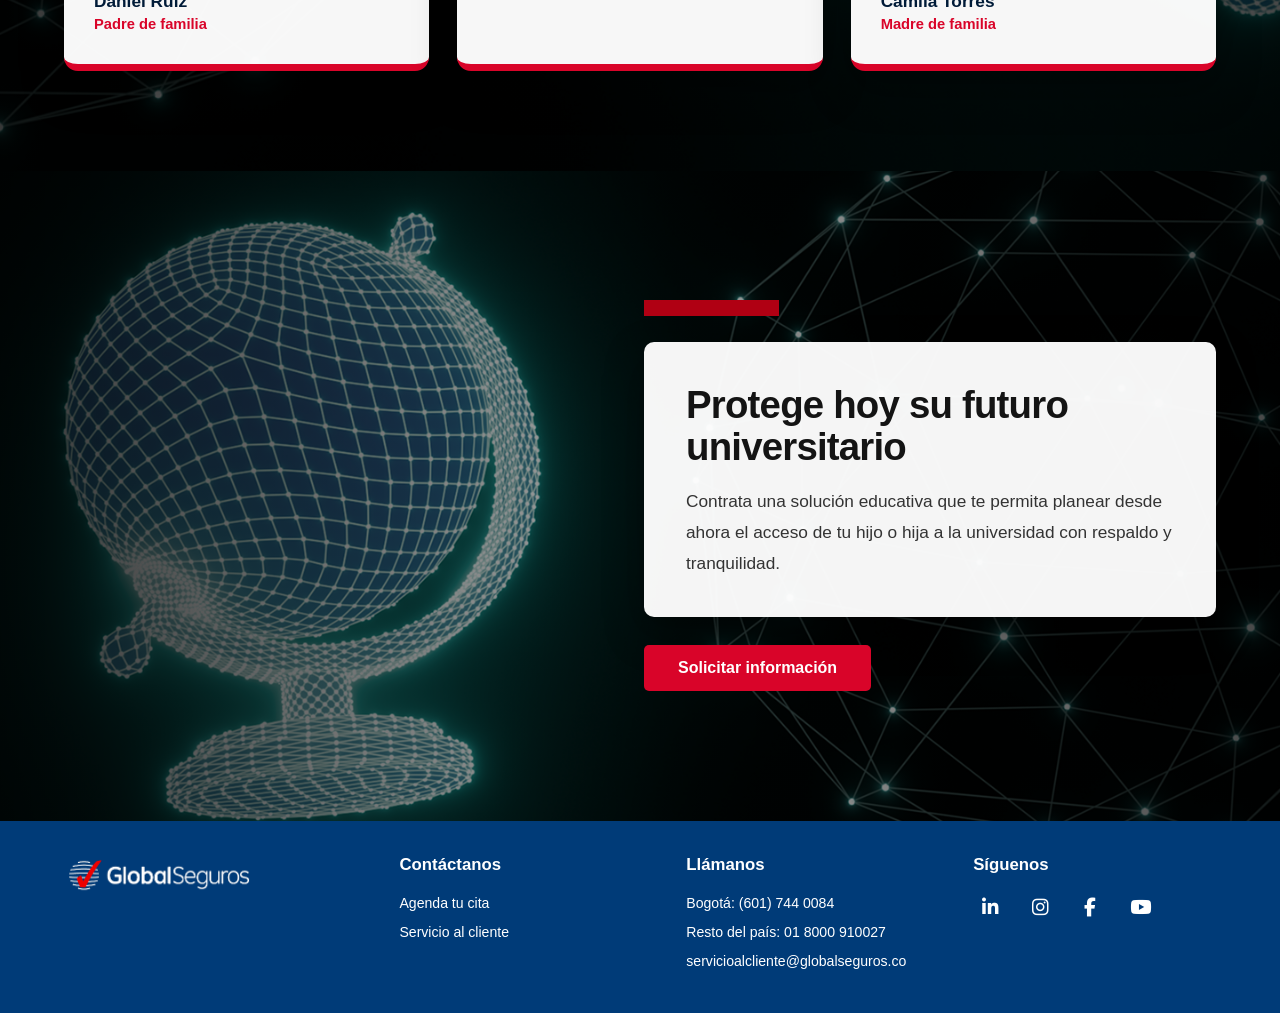
==== commit 6dbecdfb: "iconos redes" ====
--- a/index.html
+++ b/index.html
@@ -5,6 +5,7 @@
     <meta name="viewport" content="width=device-width, initial-scale=1.0">
     <title>Seguro de Vida Estudiantil Universitario | Global Seguros</title>
     <link rel="stylesheet" href="styles/index.css">
+    <link rel="stylesheet" href="https://cdnjs.cloudflare.com/ajax/libs/font-awesome/6.5.1/css/all.min.css">
 </head>
 
 <body>
@@ -594,10 +595,21 @@
                 <h3>Síguenos</h3>
 
                 <div class="redes">
-                    <a href="https://co.linkedin.com/company/globalseguroscol" target="_blank" aria-label="LinkedIn">in</a>
-                    <a href="https://www.instagram.com/globalseguroscol/" target="_blank" aria-label="Instagram">ig</a>
-                    <a href="https://www.facebook.com/GlobalSegurosCol/" target="_blank" aria-label="Facebook">f</a>
-                    <a href="https://www.youtube.com/@globalseguros4729" target="_blank" aria-label="YouTube">▶</a>
+                   <a href="https://co.linkedin.com/company/globalseguroscol" target="_blank" aria-label="LinkedIn">
+                     <i class="fa-brands fa-linkedin-in"></i>
+                   </a>
+
+                   <a href="https://www.instagram.com/globalseguroscol/" target="_blank" aria-label="Instagram">
+                     <i class="fa-brands fa-instagram"></i>
+                   </a>
+
+                   <a href="https://www.facebook.com/GlobalSegurosCol/" target="_blank" aria-label="Facebook">
+                     <i class="fa-brands fa-facebook-f"></i>
+                   </a>
+
+                   <a href="https://www.youtube.com/@globalseguros4729" target="_blank" aria-label="YouTube">
+                     <i class="fa-brands fa-youtube"></i>
+                   </a>
                 </div>
             </div>
 
--- a/styles/index.css
+++ b/styles/index.css
@@ -1091,14 +1091,32 @@
 
 .redes {
     display: flex;
-    gap: 18px;
+    gap: 16px;
     align-items: center;
 }
 
 .redes a {
+    width: 34px;
+    height: 34px;
+    border-radius: 50%;
     color: #ffffff;
-    font-weight: 900;
     text-decoration: none;
+    font-size: 1.18rem;
+    display: flex;
+    align-items: center;
+    justify-content: center;
+    transition: 0.3s ease;
+}
+
+.redes a:hover {
+    background: #ffffff;
+    color: #003b78;
+    transform: translateY(-3px);
+}
+
+.redes i {
+    display: block;
+    line-height: 1;
 }
 
 @media (max-width: 992px) {
@@ -1314,6 +1332,6 @@
     }
 
     .redes {
-        justify-content: center;
+    justify-content: center;
     }
 }
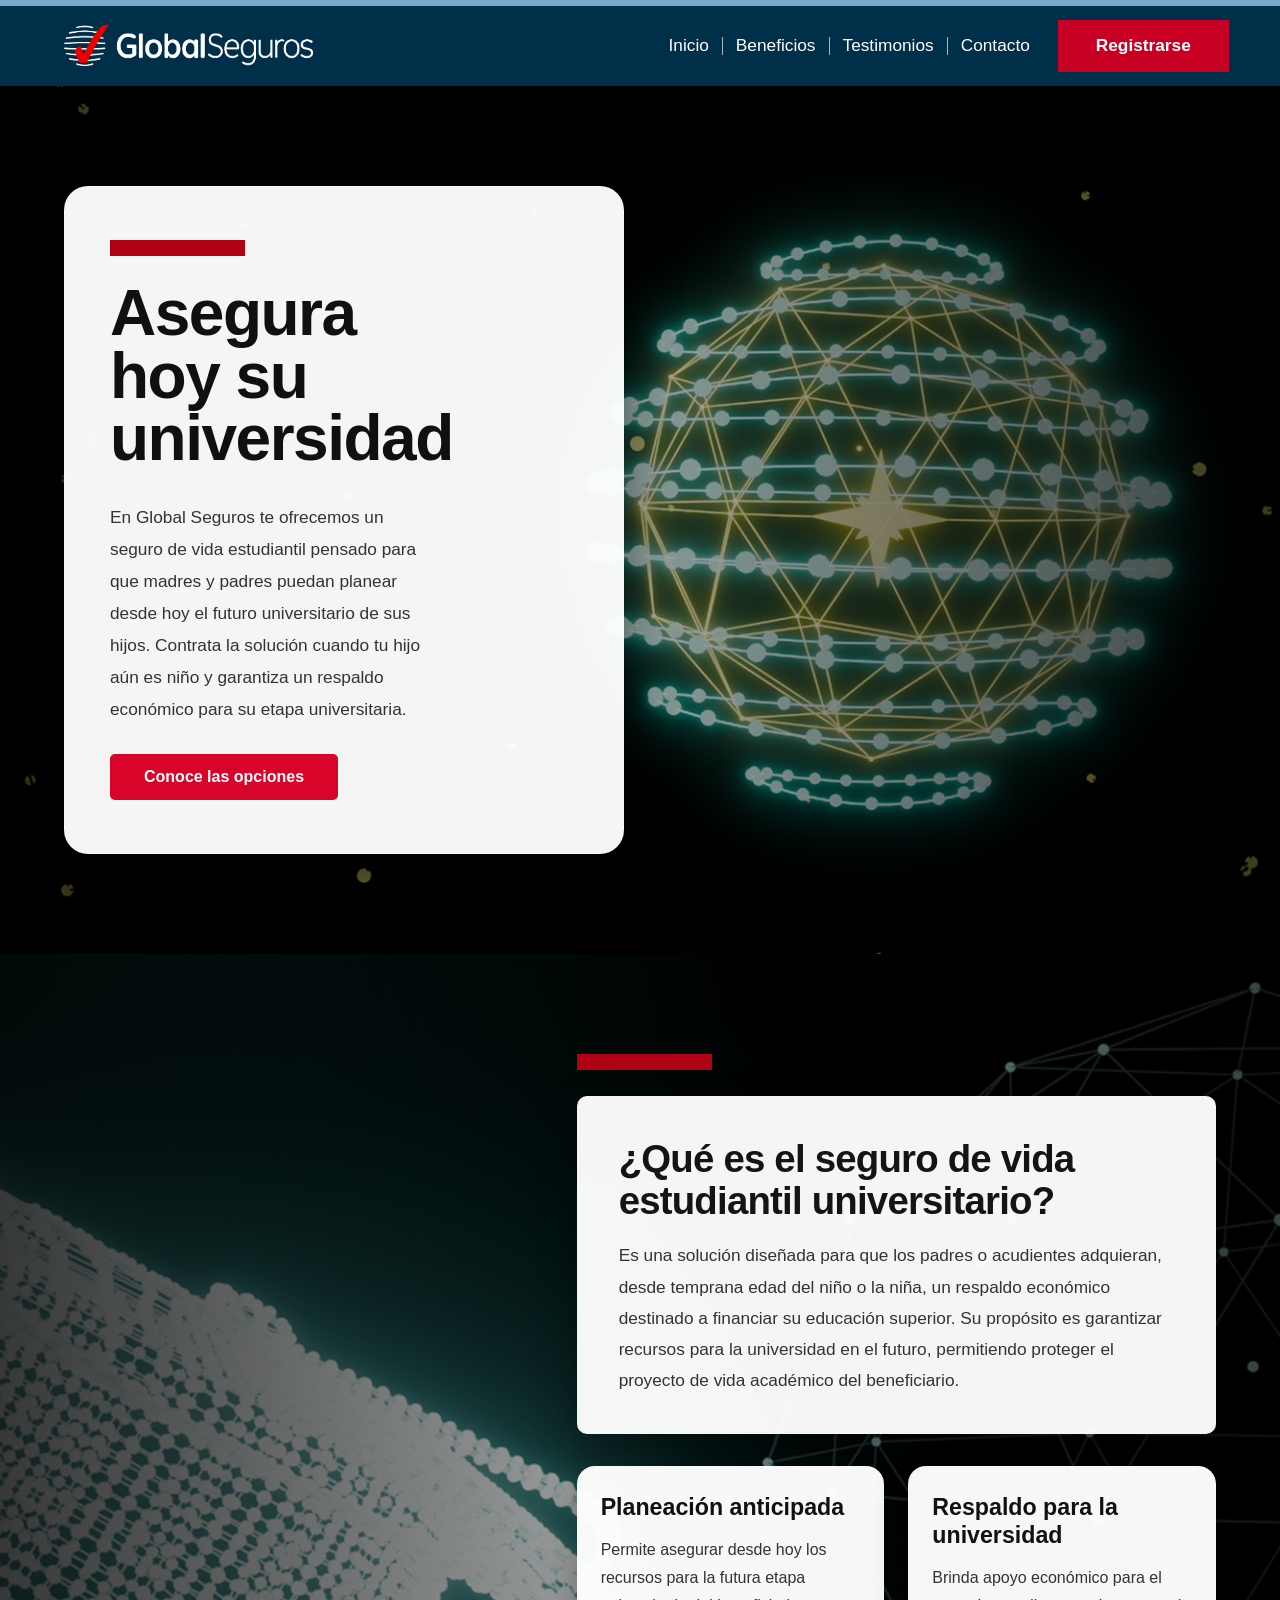
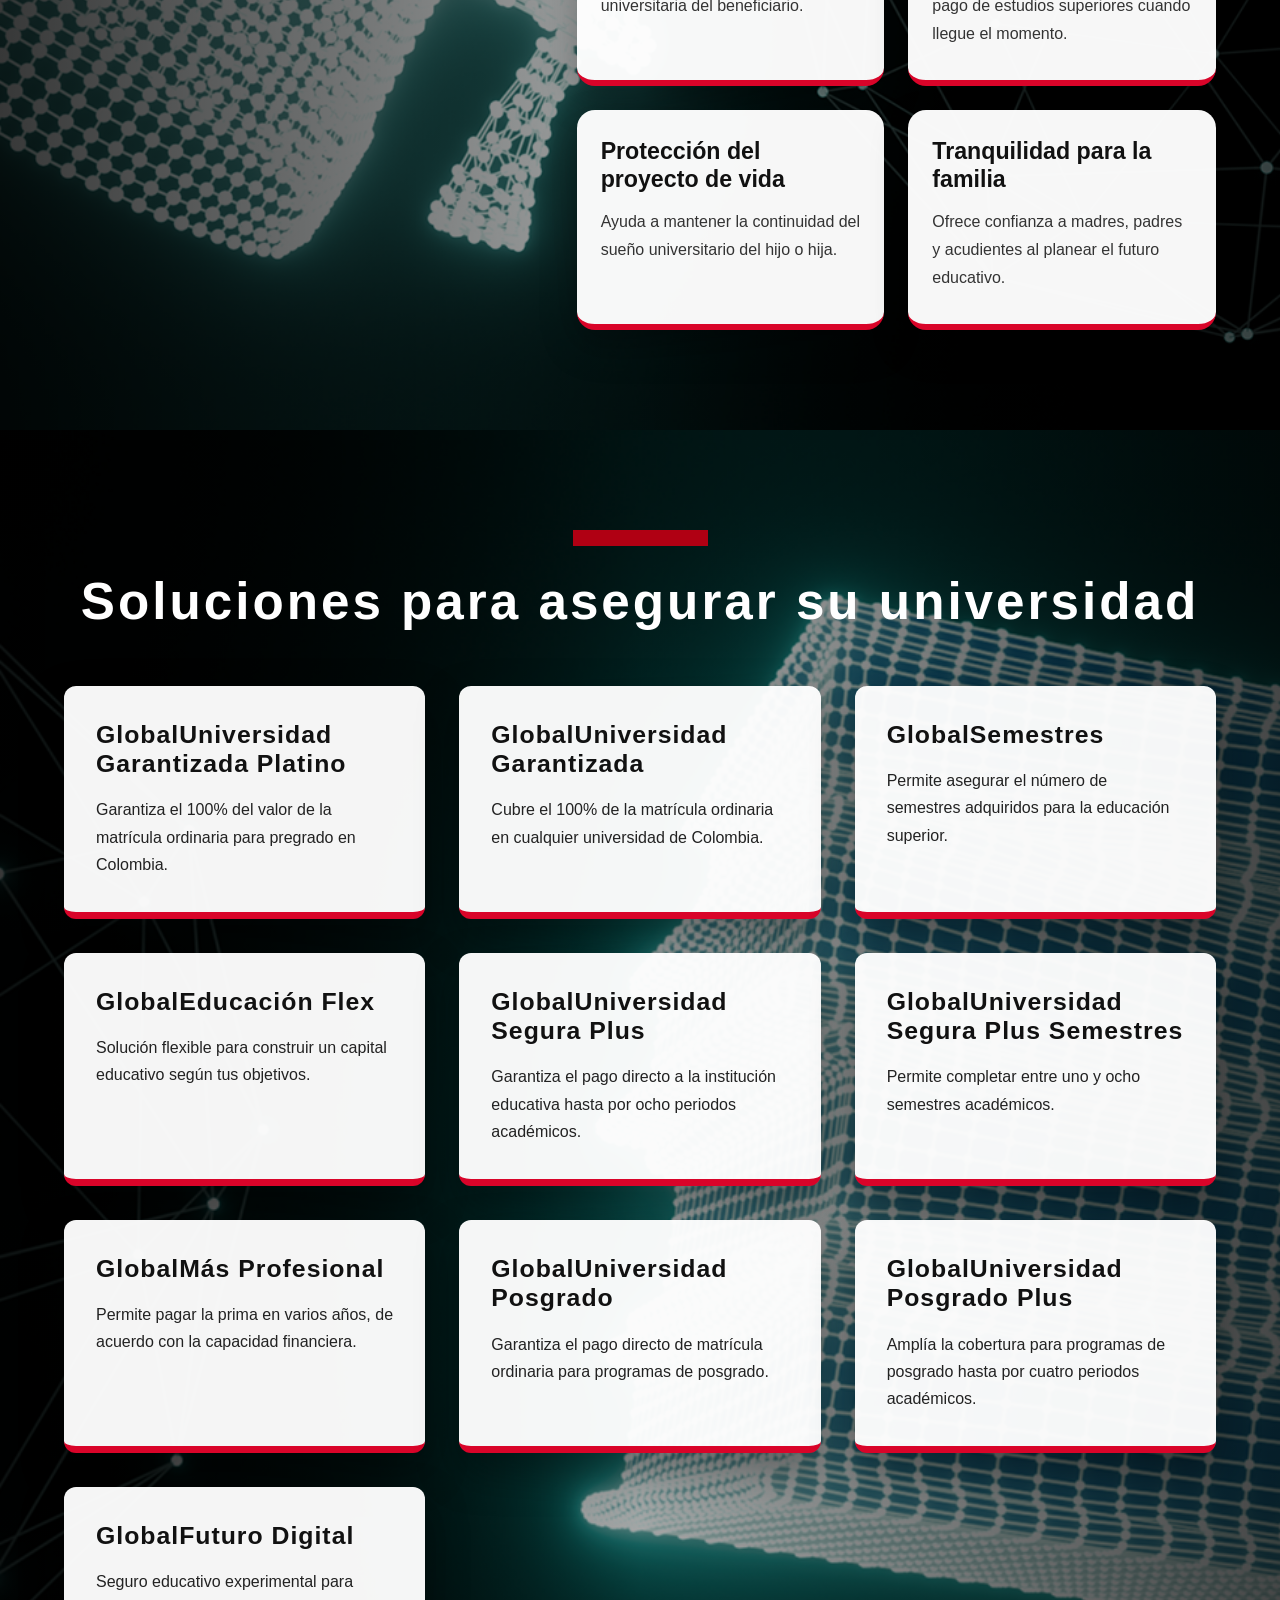
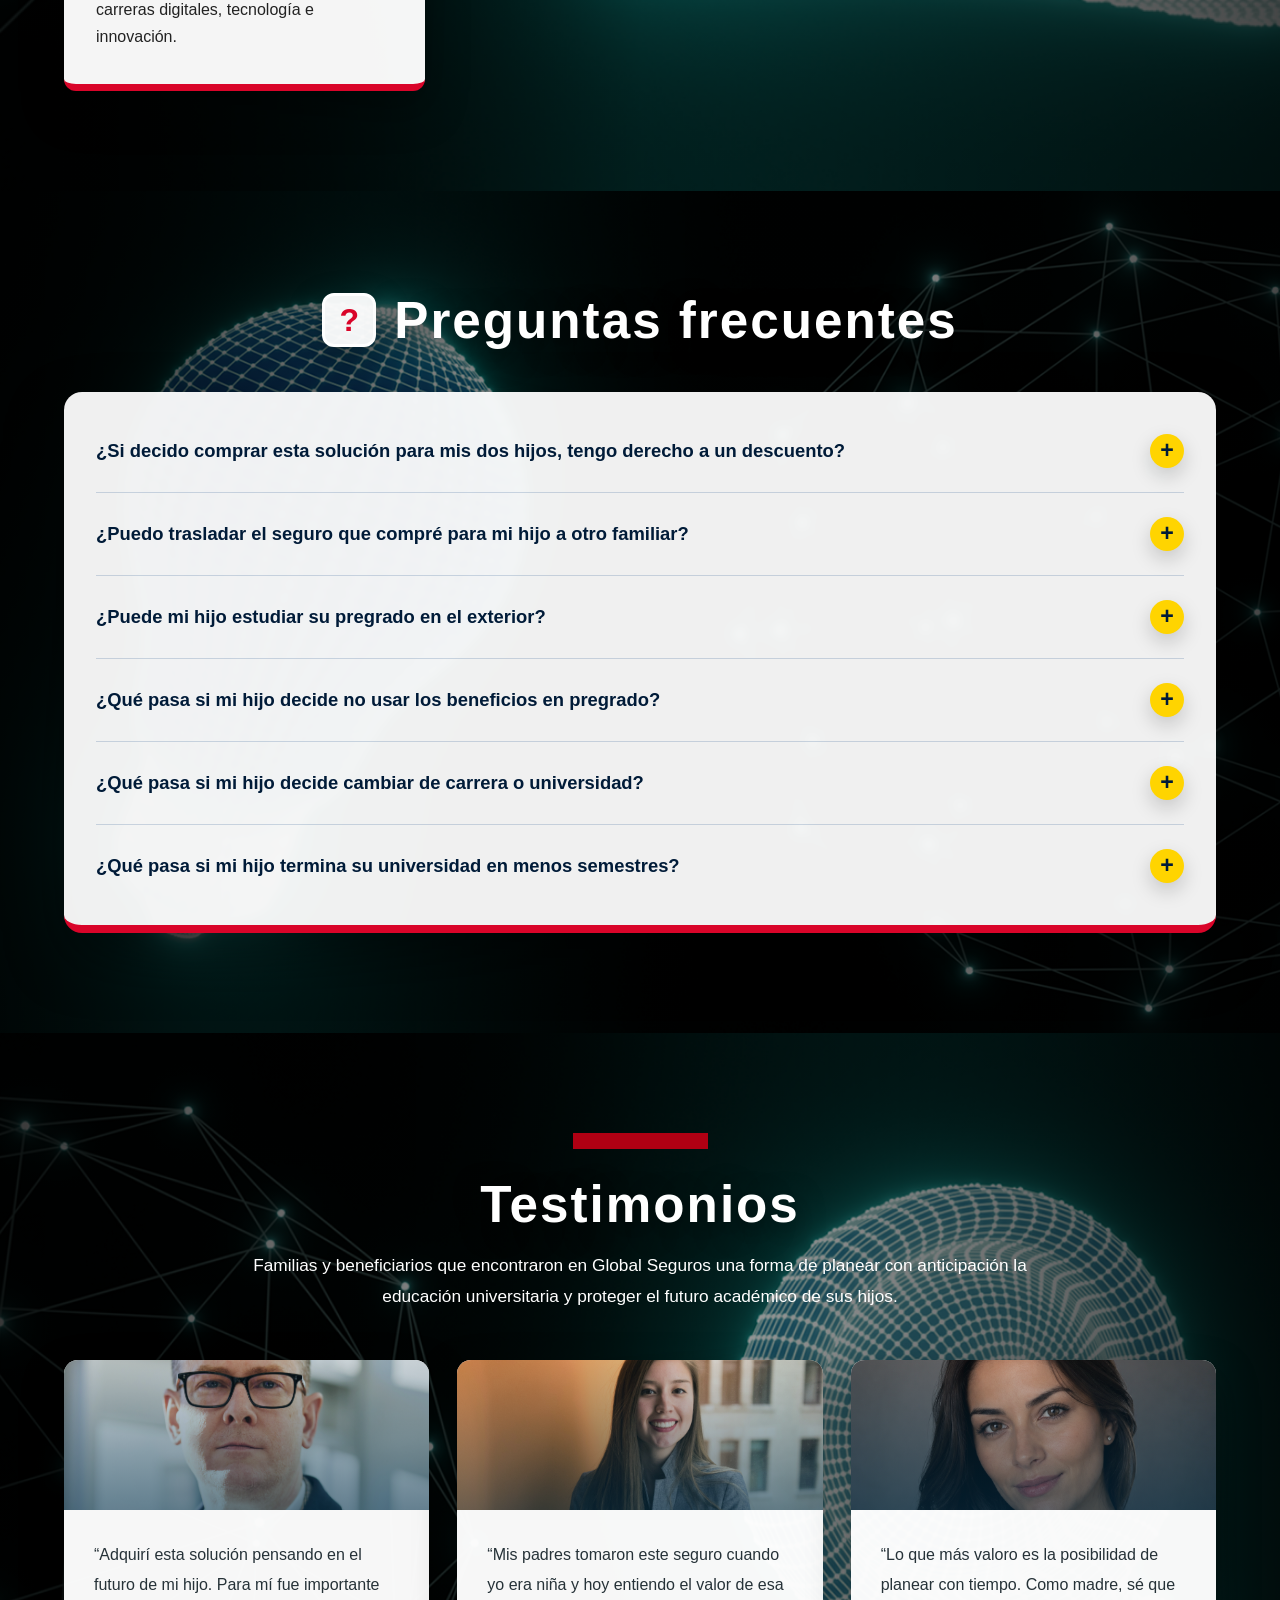
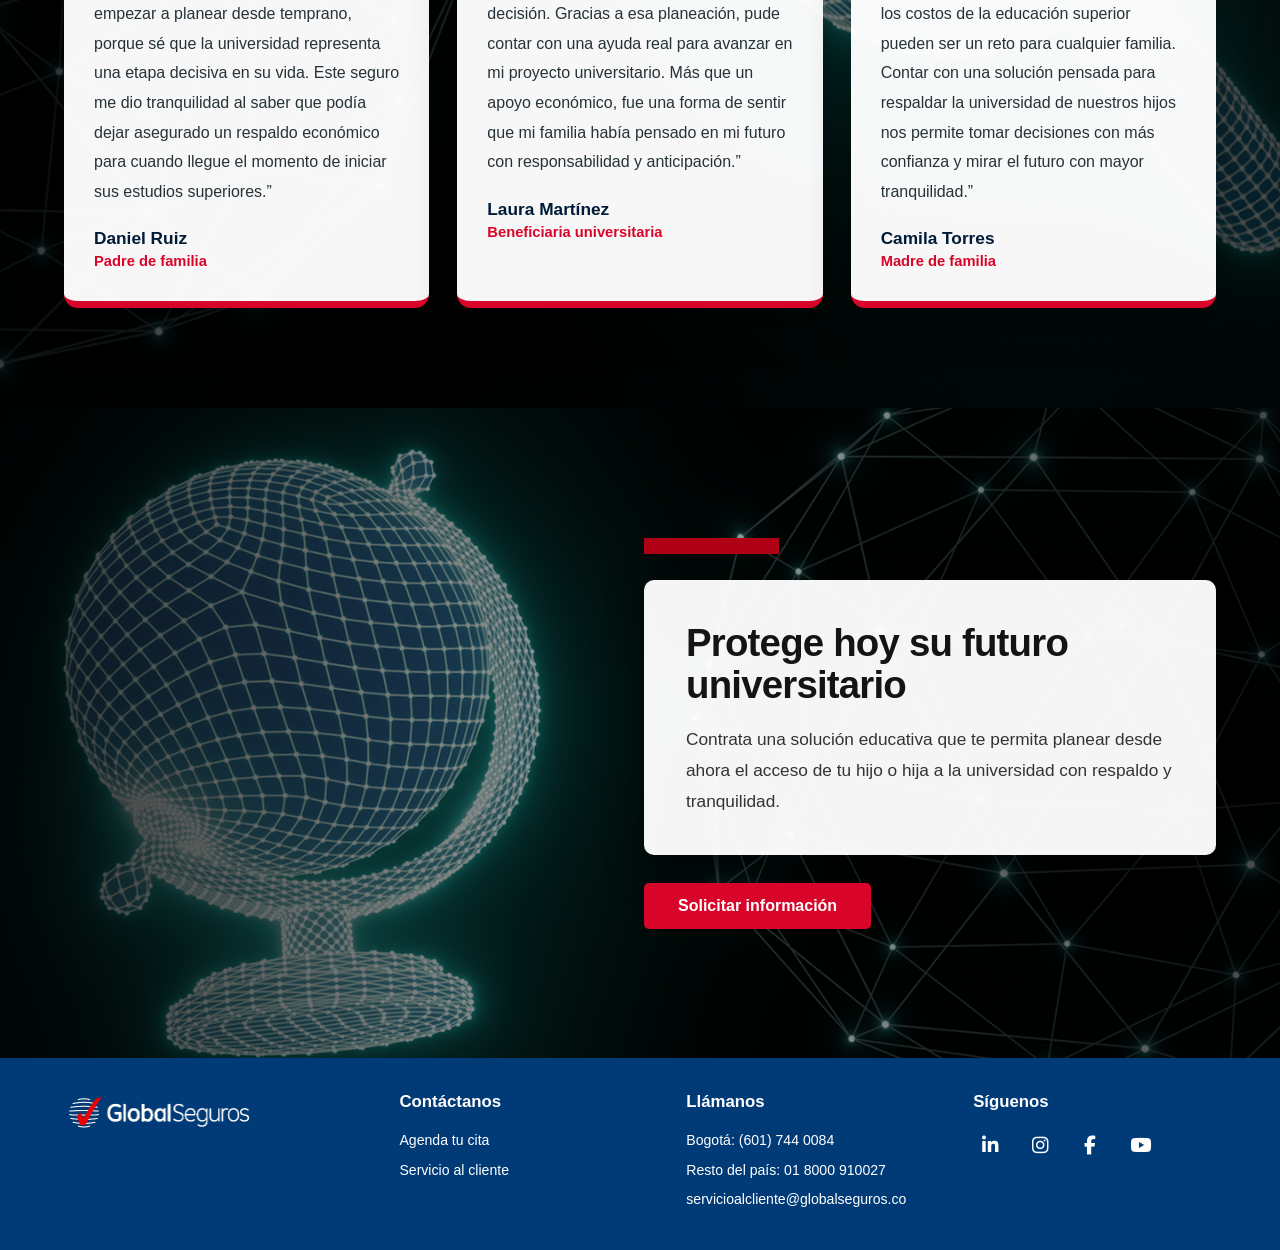
==== commit 210bbd3f: "index error404" ====
--- a/index.html
+++ b/index.html
@@ -150,6 +150,11 @@
                     <article class="seguro-card abrir-seguro" data-seguro="posgradoPlus">
                         <h3>GlobalUniversidad Posgrado Plus</h3>
                         <p>Amplía la cobertura para programas de posgrado hasta por cuatro periodos académicos.</p>
+                    </article>
+
+                    <article class="seguro-card abrir-seguro" data-seguro="futuroDigital">
+                        <h3>GlobalFuturo Digital</h3>
+                        <p>Seguro educativo experimental para carreras digitales, tecnología e innovación.</p>
                     </article>
 
                 </div>
